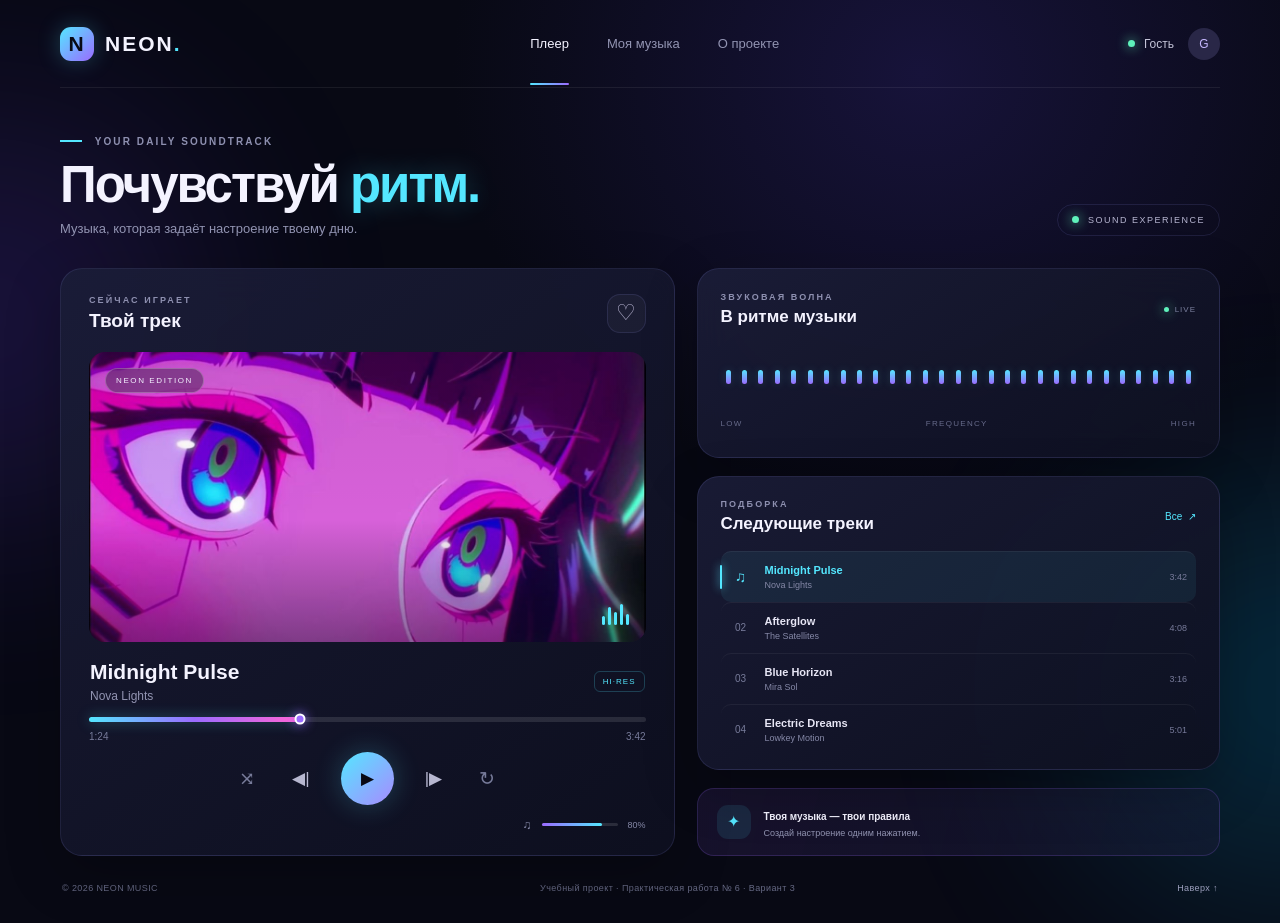
==== lab6/index.html @ d384efbb "update" ====
<!DOCTYPE html>
<html lang="ru">
<head>
  <meta charset="UTF-8">
  <meta name="viewport" content="width=device-width, initial-scale=1.0">
  <meta name="description" content="Музыкальный плеер — учебный проект по CSS3, вариант 3.">
  <title>NEON — музыкальный плеер</title>
  <link rel="stylesheet" href="css/style.css">
</head>
<body>
  <div class="ambient ambient--one" aria-hidden="true"></div>
  <div class="ambient ambient--two" aria-hidden="true"></div>

  <div class="app-shell">
    <header class="topbar">
      <a class="brand" href="#" aria-label="NEON — главная">
        <span class="brand__mark">N</span>
        <span>NEON<span class="brand__dot">.</span></span>
      </a>
      <nav class="main-nav" aria-label="Основная навигация">
        <a class="main-nav__link main-nav__link--active" href="#player">Плеер</a>
        <a class="main-nav__link" href="#tracks">Моя музыка</a>
        <a class="main-nav__link" href="#about">О проекте</a>
      </nav>
      <div class="profile">
        <span class="profile__status"></span>
        <span>Гость</span>
        <span class="profile__avatar">G</span>
      </div>
    </header>

    <main id="player">
      <section class="welcome">
        <div>
          <p class="eyebrow"><span class="eyebrow__line"></span> YOUR DAILY SOUNDTRACK</p>
          <h1>Почувствуй <span>ритм.</span></h1>
          <p class="welcome__text">Музыка, которая задаёт настроение твоему дню.</p>
        </div>
        <div class="live-pill"><span></span> SOUND EXPERIENCE</div>
      </section>

      <div class="content-grid">
        <section class="now-playing panel" aria-labelledby="now-title">
          <div class="section-heading">
            <div>
              <p class="eyebrow">СЕЙЧАС ИГРАЕТ</p>
              <h2 id="now-title">Твой трек</h2>
            </div>
            <button class="icon-button favorite" type="button" aria-label="Добавить в избранное" aria-pressed="false">♡</button>
          </div>

          <div class="cover-wrap">
            <img class="cover" src="images/album-cover.png" alt="Неоновая абстрактная обложка альбома с сияющей сферой">
            <span class="cover-tag">NEON EDITION</span>
            <span class="cover-equalizer" aria-label="Визуализация активности">
              <i></i><i></i><i></i><i></i><i></i>
            </span>
          </div>

          <div class="track-info">
            <div>
              <h3 id="track-name">Midnight Pulse</h3>
              <p id="artist-name">Nova Lights</p>
            </div>
            <span class="track-quality">HI·RES</span>
          </div>

          <div class="progress-area">
            <div class="progress" role="progressbar" aria-label="Прогресс композиции" aria-valuemin="0" aria-valuemax="100" aria-valuenow="38">
              <span class="progress__fill"></span>
              <span class="progress__knob"></span>
            </div>
            <div class="time-row"><span>1:24</span><span>3:42</span></div>
          </div>

          <div class="player-controls">
            <button class="control-button control-button--small" type="button" aria-label="Перемешать">⤨</button>
            <button class="control-button" type="button" aria-label="Предыдущий трек">◀|</button>
            <button class="play-button" type="button" aria-label="Воспроизвести">
              <span class="play-symbol">▶</span>
            </button>
            <button class="control-button" type="button" aria-label="Следующий трек">|▶</button>
            <button class="control-button control-button--small" type="button" aria-label="Повтор">↻</button>
          </div>
          <div class="volume-row">
            <span>♫</span>
            <div class="volume-track"><span></span></div>
            <span class="volume-value">80%</span>
          </div>
        </section>

        <aside class="side-column">
          <section class="visualizer panel">
            <div class="section-heading section-heading--compact">
              <div><p class="eyebrow">ЗВУКОВАЯ ВОЛНА</p><h2>В ритме музыки</h2></div>
              <span class="live-label"><span></span> LIVE</span>
            </div>
            <div class="visualizer-bars" aria-label="Декоративная анимация звуковой волны">
              <i></i><i></i><i></i><i></i><i></i><i></i><i></i><i></i><i></i><i></i><i></i><i></i><i></i><i></i><i></i><i></i><i></i><i></i><i></i><i></i><i></i><i></i><i></i><i></i><i></i><i></i><i></i><i></i><i></i>
            </div>
            <div class="visualizer-caption"><span>LOW</span><span>FREQUENCY</span><span>HIGH</span></div>
          </section>

          <section class="playlist panel" id="tracks">
            <div class="section-heading section-heading--compact">
              <div><p class="eyebrow">ПОДБОРКА</p><h2>Следующие треки</h2></div>
              <a class="text-link" href="#tracks">Все <span>↗</span></a>
            </div>
            <div class="track-list">
              <button class="track-item track-item--active" type="button">
                <span class="track-number track-number--playing">♫</span>
                <span class="track-item__text"><strong>Midnight Pulse</strong><small>Nova Lights</small></span>
                <span class="track-duration">3:42</span>
              </button>
              <button class="track-item" type="button">
                <span class="track-number">02</span>
                <span class="track-item__text"><strong>Afterglow</strong><small>The Satellites</small></span>
                <span class="track-duration">4:08</span>
              </button>
              <button class="track-item" type="button">
                <span class="track-number">03</span>
                <span class="track-item__text"><strong>Blue Horizon</strong><small>Mira Sol</small></span>
                <span class="track-duration">3:16</span>
              </button>
              <button class="track-item" type="button">
                <span class="track-number">04</span>
                <span class="track-item__text"><strong>Electric Dreams</strong><small>Lowkey Motion</small></span>
                <span class="track-duration">5:01</span>
              </button>
            </div>
          </section>

          <section class="tip-card" id="about">
            <span class="tip-card__icon">✦</span>
            <div><strong>Твоя музыка — твои правила</strong><p>Создай настроение одним нажатием.</p></div>
          </section>
        </aside>
      </div>
    </main>

    <footer class="footer">
      <span>© 2026 NEON MUSIC</span>
      <span>Учебный проект · Практическая работа № 6 · Вариант 3</span>
      <a href="#player">Наверх ↑</a>
    </footer>
  </div>
</body>
</html>
---- lab6/css/style.css ----
:root {
  --bg: #080914;
  --panel: rgba(20, 22, 43, .82);
  --panel-border: rgba(151, 156, 255, .13);
  --text: #f4f3ff;
  --muted: #9294b2;
  --purple: #9b6bff;
  --cyan: #54e7ff;
  --pink: #ff65d4;
  --radius: 22px;
  --ease: .25s ease;
}

*,
*::before,
*::after {
  box-sizing: border-box;
}

html {
  scroll-behavior: smooth;
}

body {
  margin: 0;
  min-height: 100vh;
  color: var(--text);
  background:
    radial-gradient(ellipse at 72% 8%, #17133a 0, transparent 36%),
    var(--bg);
  font-family: 'Segoe UI', Tahoma, Arial, sans-serif;
  overflow-x: hidden;
}

button,
a {
  font: inherit;
}

button {
  color: inherit;
  border: 0;
  background: transparent;
  cursor: pointer;
}

a {
  color: inherit;
  text-decoration: none;
}

img {
  display: block;
  max-width: 100%;
}

button:focus-visible,
a:focus-visible {
  outline: 2px solid var(--cyan);
  outline-offset: 4px;
}

/* фоновые пятна; fixed + blur — дорого, но их всего два */
.ambient {
  position: fixed;
  z-index: -1;
  width: 420px;
  height: 420px;
  border-radius: 50%;
  filter: blur(110px);
  opacity: .17;
  pointer-events: none;
}

.ambient--one {
  top: 12%;
  left: -220px;
  background: #7545ff;
}

.ambient--two {
  right: -220px;
  bottom: 0;
  background: #00c8ff;
}

.app-shell {
  width: min(1160px, calc(100% - 64px));
  margin: 0 auto;
}

/* --- header --- */

.topbar {
  height: 88px;
  display: flex;
  align-items: center;
  justify-content: space-between;
  border-bottom: 1px solid rgba(255, 255, 255, .07);
}

.brand {
  display: inline-flex;
  align-items: center;
  gap: 11px;
  font-size: 21px;
  font-weight: 700;
  letter-spacing: 2px;
}

.brand__mark {
  display: grid;
  place-items: center;
  width: 34px;
  height: 34px;
  border-radius: 11px;
  color: #080914;
  background: linear-gradient(135deg, var(--cyan), var(--purple));
  box-shadow: 0 0 22px rgba(84, 231, 255, .25);
}

.brand__dot {
  color: var(--cyan);
}

.main-nav {
  display: flex;
  align-items: center;
  gap: 38px;
}

.main-nav__link {
  color: var(--muted);
  font-size: 13px;
  transition: color var(--ease);
}

.main-nav__link:hover,
.main-nav__link--active {
  color: var(--text);
}

.main-nav__link--active {
  position: relative;
}

/* underline вынесен за пределы ссылки, чтобы не менять line-height */
.main-nav__link--active::after {
  content: "";
  position: absolute;
  height: 2px;
  left: 0;
  right: 0;
  bottom: -34px;
  background: linear-gradient(90deg, var(--cyan), var(--purple));
  border-radius: 4px;
}

.profile {
  display: flex;
  align-items: center;
  gap: 9px;
  color: #c4c4d8;
  font-size: 12px;
}

.profile__status,
.live-pill span,
.live-label span {
  width: 7px;
  height: 7px;
  border-radius: 50%;
  background: #5ff2bb;
  box-shadow: 0 0 12px #5ff2bb;
}

.profile__avatar {
  display: grid;
  place-items: center;
  width: 32px;
  height: 32px;
  margin-left: 5px;
  border-radius: 50%;
  background: #292747;
  color: #c7b8ff;
}

/* --- welcome --- */

.welcome {
  display: flex;
  justify-content: space-between;
  align-items: flex-end;
  padding: 48px 0 32px;
}

.eyebrow {
  margin: 0 0 11px;
  color: #8e90b0;
  font-size: 10px;
  font-weight: 700;
  letter-spacing: 2.1px;
  text-transform: uppercase;
}

.eyebrow__line {
  display: inline-block;
  width: 22px;
  height: 2px;
  margin: 0 8px 3px 0;
  background: var(--cyan);
}

h1,
h2,
h3,
p {
  margin-top: 0;
}

h1 {
  margin-bottom: 9px;
  font-size: clamp(34px, 5vw, 51px);
  font-weight: 600;
  letter-spacing: -2px;
  line-height: 1.05;
}

h1 span {
  color: var(--cyan);
  text-shadow: 0 0 28px rgba(84, 231, 255, .28);
}

.welcome__text {
  margin: 0;
  color: var(--muted);
  font-size: 13px;
}

.live-pill {
  display: flex;
  align-items: center;
  gap: 9px;
  padding: 10px 14px;
  border: 1px solid var(--panel-border);
  border-radius: 30px;
  color: #b7b6d1;
  font-size: 9px;
  letter-spacing: 1.5px;
  white-space: nowrap;
}

/* --- layout --- */

/* minmax(0, …) — иначе grid-child с длинным текстом рвёт сетку */
.content-grid {
  display: grid;
  grid-template-columns: minmax(0, 1.08fr) minmax(360px, .92fr);
  gap: 22px;
  align-items: stretch;
}

.panel {
  border: 1px solid var(--panel-border);
  border-radius: var(--radius);
  background: linear-gradient(145deg, rgba(27, 29, 56, .91), rgba(14, 16, 32, .92));
  box-shadow: 0 18px 55px rgba(0, 0, 0, .24);
  backdrop-filter: blur(18px);
  transition: transform var(--ease), box-shadow var(--ease);
}

.panel:hover {
  transform: translateY(-3px);
  box-shadow: 0 26px 60px rgba(0, 0, 0, .35);
}

/* --- now playing --- */

.now-playing {
  padding: 25px 28px 22px;
}

.section-heading {
  display: flex;
  justify-content: space-between;
  align-items: center;
  margin-bottom: 19px;
}

.section-heading h2 {
  margin: 0;
  font-size: 19px;
  font-weight: 600;
}

.section-heading .eyebrow {
  margin-bottom: 5px;
  font-size: 9px;
}

.icon-button {
  width: 39px;
  height: 39px;
  border: 1px solid var(--panel-border);
  border-radius: 13px;
  background: rgba(255, 255, 255, .035);
  color: #b8b4d2;
  font-size: 22px;
  cursor: pointer;
  transition: color var(--ease), background var(--ease), transform var(--ease);
}

.icon-button:hover,
.icon-button:focus-visible {
  color: var(--pink);
  background: rgba(255, 101, 212, .1);
  transform: scale(1.08);
  outline: none;
}

.icon-button[aria-pressed="true"] {
  color: var(--pink);
}

/* --- cover --- */

.cover-wrap {
  position: relative;
  overflow: hidden;
  height: 290px;
  border-radius: 16px;
  background: #11142c;
}

.cover {
  display: block;
  width: 100%;
  height: 100%;
  object-fit: cover;
  transition: transform .7s ease, filter .7s ease;
}

/* затемнение снизу, чтобы теги читались на любой обложке */
.cover-wrap::after {
  content: "";
  position: absolute;
  inset: 0;
  pointer-events: none;
  background: linear-gradient(0deg, rgba(7, 8, 20, .58), transparent 42%, rgba(10, 10, 30, .08));
  opacity: .72;
  transition: opacity .35s ease;
}

.cover-wrap:hover .cover {
  transform: scale(1.055);
  filter: saturate(1.18);
}

.cover-wrap:hover::after {
  opacity: .42;
}

.cover-tag {
  position: absolute;
  z-index: 1;
  top: 16px;
  left: 16px;
  padding: 7px 10px;
  border: 1px solid rgba(255, 255, 255, .24);
  border-radius: 20px;
  background: rgba(10, 10, 25, .35);
  font-size: 8px;
  letter-spacing: 1.6px;
  backdrop-filter: blur(8px);
}

.cover-equalizer {
  position: absolute;
  z-index: 1;
  right: 17px;
  bottom: 17px;
  display: flex;
  align-items: flex-end;
  gap: 3px;
  height: 22px;
}

.cover-equalizer i {
  width: 3px;
  border-radius: 3px;
  background: var(--cyan);
  animation: equalize .8s ease-in-out infinite alternate;
}

.cover-equalizer i:nth-child(1) { height: 9px; }
.cover-equalizer i:nth-child(2) { height: 18px; animation-delay: -.4s; }
.cover-equalizer i:nth-child(3) { height: 13px; animation-delay: -.2s; }
.cover-equalizer i:nth-child(4) { height: 21px; animation-delay: -.6s; }
.cover-equalizer i:nth-child(5) { height: 11px; animation-delay: -.3s; }

@keyframes equalize {
  from { transform: scaleY(.45); opacity: .55; }
  to   { transform: scaleY(1);   opacity: 1; }
}

/* --- track meta --- */

.track-info {
  display: flex;
  align-items: center;
  justify-content: space-between;
  padding: 18px 1px 14px;
}

.track-info h3 {
  margin: 0 0 5px;
  font-size: 21px;
  font-weight: 600;
}

.track-info p {
  margin: 0;
  color: var(--muted);
  font-size: 12px;
}

.track-quality {
  padding: 5px 8px;
  border: 1px solid rgba(84, 231, 255, .22);
  border-radius: 6px;
  color: var(--cyan);
  font-size: 8px;
  letter-spacing: 1px;
}

/* --- progress --- */

/* --progress управляет и fill, и позицией knob — один источник истины */
.progress {
  --progress: 38%;
  position: relative;
  height: 5px;
  border-radius: 9px;
  background: rgba(255, 255, 255, .11);
  cursor: pointer;
}

.progress__fill {
  display: block;
  width: var(--progress);
  height: 100%;
  border-radius: inherit;
  background: linear-gradient(90deg, var(--cyan), var(--purple), var(--pink));
  box-shadow: 0 0 13px rgba(84, 231, 255, .35);
  transition: width var(--ease);
}

.progress__knob {
  position: absolute;
  top: 50%;
  left: var(--progress);
  width: 11px;
  height: 11px;
  border: 2px solid white;
  border-radius: 50%;
  background: var(--purple);
  transform: translate(-50%, -50%);
  box-shadow: 0 0 12px var(--purple);
  transition: left var(--ease), transform var(--ease);
}

.progress:hover .progress__knob {
  transform: translate(-50%, -50%) scale(1.15);
}

.time-row {
  display: flex;
  justify-content: space-between;
  margin-top: 9px;
  color: #777b9a;
  font-size: 10px;
  font-variant-numeric: tabular-nums;
}

/* --- controls --- */

.player-controls {
  display: flex;
  justify-content: center;
  align-items: center;
  gap: 25px;
  padding: 10px 0 13px;
}

.control-button {
  border: 0;
  background: transparent;
  color: #b7b7d0;
  font-size: 17px;
  cursor: pointer;
  transition: color .2s ease, transform .2s ease;
}

.control-button:hover,
.control-button:focus-visible {
  color: var(--cyan);
  transform: scale(1.15);
  outline: none;
}

.control-button--small {
  color: #777b9a;
  font-size: 19px;
}

.play-button {
  display: grid;
  place-items: center;
  width: 53px;
  height: 53px;
  border: 0;
  border-radius: 50%;
  color: #080914;
  background: linear-gradient(135deg, var(--cyan), #a88aff);
  box-shadow: 0 0 28px rgba(84, 231, 255, .24);
  font-size: 17px;
  cursor: pointer;
  transition: transform var(--ease), box-shadow var(--ease);
}

.play-button:hover,
.play-button:focus-visible {
  transform: scale(1.09);
  box-shadow: 0 0 35px rgba(84, 231, 255, .42);
  outline: none;
}

.play-button[aria-pressed="true"] {
  background: linear-gradient(135deg, #ff80dc, #a88aff);
}

/* --- volume --- */

.volume-row {
  display: flex;
  align-items: center;
  justify-content: flex-end;
  gap: 10px;
  color: #8588a7;
  font-size: 12px;
}

.volume-track {
  width: 76px;
  height: 3px;
  border-radius: 4px;
  background: rgba(255, 255, 255, .12);
}

.volume-track span {
  display: block;
  width: 80%;
  height: 100%;
  border-radius: inherit;
  background: linear-gradient(90deg, var(--purple), var(--cyan));
}

.volume-value {
  font-size: 9px;
}

/* --- sidebar --- */

.side-column {
  display: flex;
  flex-direction: column;
  gap: 18px;
}

.visualizer {
  padding: 23px 23px 17px;
  min-height: 190px;
}

.section-heading--compact {
  margin-bottom: 17px;
}

.section-heading--compact h2 {
  font-size: 17px;
}

.live-label {
  display: flex;
  align-items: center;
  gap: 6px;
  color: #7d82a1;
  font-size: 8px;
  letter-spacing: 1px;
}

.live-label span {
  width: 5px;
  height: 5px;
}

.visualizer-bars {
  display: flex;
  align-items: center;
  justify-content: space-between;
  gap: 4px;
  height: 67px;
  padding: 0 5px;
}

/* animation-delay разнесён — иначе все полоски качаются синхронно */
.visualizer-bars i {
  display: block;
  width: 5px;
  height: 20%;
  border-radius: 8px;
  background: linear-gradient(0deg, var(--purple), var(--cyan));
  box-shadow: 0 0 10px rgba(84, 231, 255, .18);
  animation: wave 1s ease-in-out infinite alternate;
}

.visualizer-bars i:nth-child(5n+1) { animation-delay: -.2s; }
.visualizer-bars i:nth-child(3n)   { animation-delay: -.55s; }
.visualizer-bars i:nth-child(4n)   { animation-delay: -.75s; }

@keyframes wave {
  0%   { height: 15%; opacity: .55; }
  100% { height: 95%; opacity: 1; }
}

.visualizer-caption {
  display: flex;
  justify-content: space-between;
  margin-top: 8px;
  color: #676b8b;
  font-size: 8px;
  letter-spacing: 1.3px;
}

/* --- playlist --- */

.playlist {
  padding: 22px 23px 14px;
  flex: 1;
}

.text-link {
  color: var(--cyan);
  font-size: 10px;
}

.text-link span {
  padding-left: 3px;
}

.track-list {
  display: flex;
  flex-direction: column;
}

.track-item {
  position: relative;
  display: flex;
  align-items: center;
  gap: 13px;
  width: 100%;
  padding: 12px 9px;
  border: 0;
  border-top: 1px solid rgba(255, 255, 255, .055);
  border-radius: 10px;
  background: transparent;
  text-align: left;
  cursor: pointer;
  transition: background var(--ease), transform var(--ease);
}

.track-item:hover,
.track-item:focus-visible {
  background: rgba(255, 255, 255, .055);
  transform: translateX(4px);
  outline: none;
}

.track-item--active {
  background: rgba(84, 231, 255, .07);
}

/* полоса-индикатор слева; position relative у родителя */
.track-item--active::before {
  content: "";
  position: absolute;
  left: -1px;
  top: 13px;
  bottom: 13px;
  width: 2px;
  border-radius: 4px;
  background: var(--cyan);
  box-shadow: 0 0 9px var(--cyan);
}

.track-number {
  width: 22px;
  color: #777b9a;
  font-size: 10px;
  text-align: center;
}

.track-number--playing {
  color: var(--cyan);
  font-size: 15px;
}

.track-item__text {
  display: flex;
  flex: 1;
  flex-direction: column;
  gap: 4px;
  min-width: 0;
}

/* ellipsis для длинных названий; min-width: 0 у родителя обязателен */
.track-item__text strong {
  color: #e7e6f5;
  font-size: 11px;
  font-weight: 600;
  white-space: nowrap;
  overflow: hidden;
  text-overflow: ellipsis;
}

.track-item__text small {
  color: #8588a7;
  font-size: 9px;
}

.track-item--active .track-item__text strong {
  color: var(--cyan);
}

.track-duration {
  color: #777b9a;
  font-size: 9px;
  font-variant-numeric: tabular-nums;
}

/* --- tip --- */

.tip-card {
  display: flex;
  align-items: center;
  gap: 13px;
  padding: 16px 19px;
  border: 1px solid rgba(155, 107, 255, .2);
  border-radius: 17px;
  background: linear-gradient(105deg, rgba(91, 59, 154, .18), rgba(25, 28, 55, .5));
}

.tip-card__icon {
  display: grid;
  place-items: center;
  width: 34px;
  height: 34px;
  border-radius: 11px;
  color: var(--cyan);
  background: rgba(84, 231, 255, .1);
}

.tip-card strong {
  font-size: 10px;
}

.tip-card p {
  margin: 4px 0 0;
  color: var(--muted);
  font-size: 9px;
}

/* --- footer --- */

.footer {
  display: flex;
  justify-content: space-between;
  gap: 20px;
  padding: 27px 2px 30px;
  color: #666984;
  font-size: 9px;
  letter-spacing: .4px;
}

.footer a {
  color: #9c9fbd;
  transition: color .2s ease;
}

.footer a:hover {
  color: var(--cyan);
}

/* --- responsive --- */

/* 820: сайдбар становится 2×2 под плеером, tip-card на всю ширину */
@media (max-width: 820px) {
  .app-shell {
    width: min(620px, calc(100% - 36px));
  }

  .content-grid {
    grid-template-columns: 1fr;
  }

  .cover-wrap {
    height: clamp(230px, 55vw, 340px);
  }

  .side-column {
    display: grid;
    grid-template-columns: 1fr 1fr;
  }

  .visualizer,
  .playlist {
    min-width: 0;
  }

  .tip-card {
    grid-column: 1 / -1;
  }
}

/* 560: телефон; прячем profile и live-pill, сайдбар снова в колонку */
@media (max-width: 560px) {
  .app-shell {
    width: calc(100% - 28px);
  }

  .topbar {
    height: 70px;
  }

  .main-nav {
    gap: 14px;
  }

  .main-nav__link {
    font-size: 10px;
  }

  .main-nav__link--active::after {
    bottom: -27px;
  }

  .profile {
    display: none;
  }

  .welcome {
    padding: 36px 0 25px;
  }

  .live-pill {
    display: none;
  }

  .now-playing {
    padding: 19px 17px 17px;
  }

  .cover-wrap {
    height: 235px;
  }

  .side-column {
    display: flex;
  }

  .visualizer,
  .playlist {
    padding-left: 18px;
    padding-right: 18px;
  }

  .footer {
    flex-wrap: wrap;
    line-height: 1.6;
  }

  .footer span:nth-child(2) {
    order: 3;
    width: 100%;
  }
}

/* уважаем системную настройку «уменьшить движение» */
@media (prefers-reduced-motion: reduce) {
  *,
  *::before,
  *::after {
    scroll-behavior: auto !important;
    animation-duration: .01ms !important;
    animation-iteration-count: 1 !important;
    transition-duration: .01ms !important;
  }
}
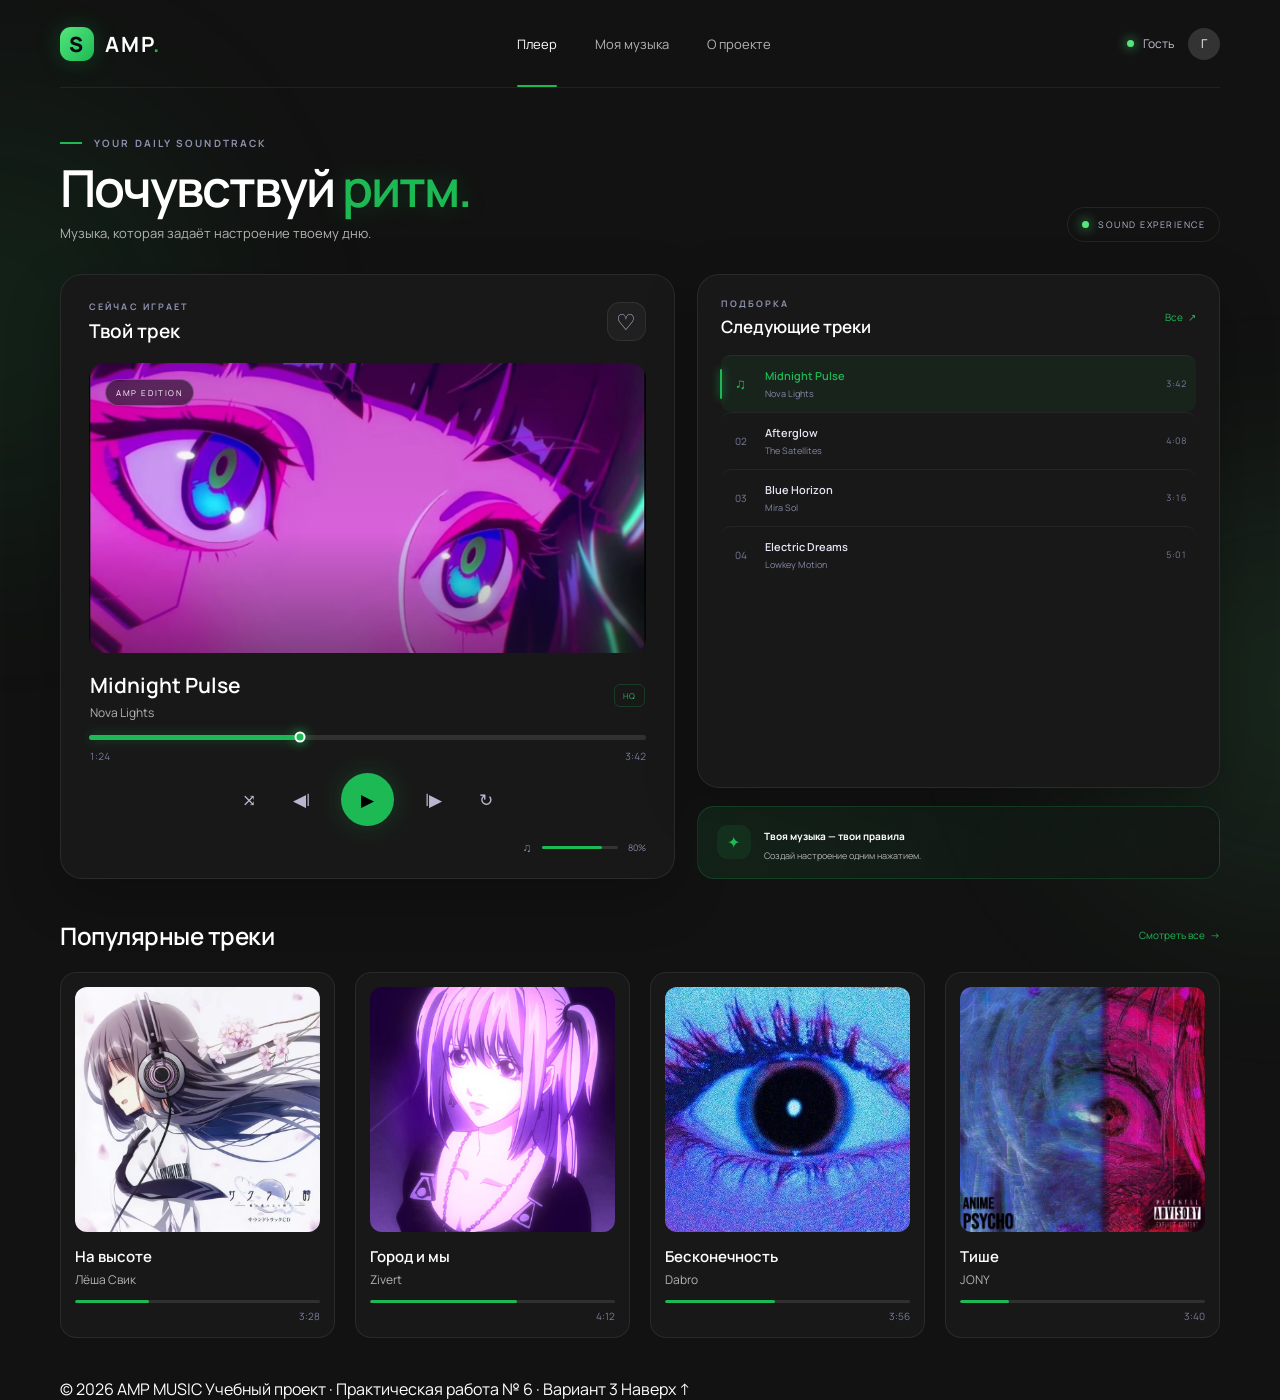
==== commit dc56fea9: "update" ====
--- a/lab6/index.html
+++ b/lab6/index.html
@@ -1,148 +1,210 @@
 <!DOCTYPE html>
 <html lang="ru">
 <head>
-  <meta charset="UTF-8">
-  <meta name="viewport" content="width=device-width, initial-scale=1.0">
-  <meta name="description" content="Музыкальный плеер — учебный проект по CSS3, вариант 3.">
-  <title>NEON — музыкальный плеер</title>
-  <link rel="stylesheet" href="css/style.css">
+	<meta charset="UTF-8">
+	<meta name="viewport" content="width=device-width, initial-scale=1.0">
+	<title>AMP — Музыкальный плеер</title>
+	<link rel="preconnect" href="https://fonts.googleapis.com">
+	<link rel="preconnect" href="https://fonts.gstatic.com" crossorigin>
+	<link href="https://fonts.googleapis.com/css2?family=Manrope:wght@400;500;600;700;800&display=swap" rel="stylesheet">
+	<link rel="stylesheet" href="css/style.css">
 </head>
 <body>
-  <div class="ambient ambient--one" aria-hidden="true"></div>
-  <div class="ambient ambient--two" aria-hidden="true"></div>
-
-  <div class="app-shell">
-    <header class="topbar">
-      <a class="brand" href="#" aria-label="NEON — главная">
-        <span class="brand__mark">N</span>
-        <span>NEON<span class="brand__dot">.</span></span>
-      </a>
-      <nav class="main-nav" aria-label="Основная навигация">
-        <a class="main-nav__link main-nav__link--active" href="#player">Плеер</a>
-        <a class="main-nav__link" href="#tracks">Моя музыка</a>
-        <a class="main-nav__link" href="#about">О проекте</a>
-      </nav>
-      <div class="profile">
-        <span class="profile__status"></span>
-        <span>Гость</span>
-        <span class="profile__avatar">G</span>
-      </div>
-    </header>
-
-    <main id="player">
-      <section class="welcome">
-        <div>
-          <p class="eyebrow"><span class="eyebrow__line"></span> YOUR DAILY SOUNDTRACK</p>
-          <h1>Почувствуй <span>ритм.</span></h1>
-          <p class="welcome__text">Музыка, которая задаёт настроение твоему дню.</p>
-        </div>
-        <div class="live-pill"><span></span> SOUND EXPERIENCE</div>
-      </section>
-
-      <div class="content-grid">
-        <section class="now-playing panel" aria-labelledby="now-title">
-          <div class="section-heading">
-            <div>
-              <p class="eyebrow">СЕЙЧАС ИГРАЕТ</p>
-              <h2 id="now-title">Твой трек</h2>
-            </div>
-            <button class="icon-button favorite" type="button" aria-label="Добавить в избранное" aria-pressed="false">♡</button>
-          </div>
-
-          <div class="cover-wrap">
-            <img class="cover" src="images/album-cover.png" alt="Неоновая абстрактная обложка альбома с сияющей сферой">
-            <span class="cover-tag">NEON EDITION</span>
-            <span class="cover-equalizer" aria-label="Визуализация активности">
-              <i></i><i></i><i></i><i></i><i></i>
-            </span>
-          </div>
-
-          <div class="track-info">
-            <div>
-              <h3 id="track-name">Midnight Pulse</h3>
-              <p id="artist-name">Nova Lights</p>
-            </div>
-            <span class="track-quality">HI·RES</span>
-          </div>
-
-          <div class="progress-area">
-            <div class="progress" role="progressbar" aria-label="Прогресс композиции" aria-valuemin="0" aria-valuemax="100" aria-valuenow="38">
-              <span class="progress__fill"></span>
-              <span class="progress__knob"></span>
-            </div>
-            <div class="time-row"><span>1:24</span><span>3:42</span></div>
-          </div>
-
-          <div class="player-controls">
-            <button class="control-button control-button--small" type="button" aria-label="Перемешать">⤨</button>
-            <button class="control-button" type="button" aria-label="Предыдущий трек">◀|</button>
-            <button class="play-button" type="button" aria-label="Воспроизвести">
-              <span class="play-symbol">▶</span>
-            </button>
-            <button class="control-button" type="button" aria-label="Следующий трек">|▶</button>
-            <button class="control-button control-button--small" type="button" aria-label="Повтор">↻</button>
-          </div>
-          <div class="volume-row">
-            <span>♫</span>
-            <div class="volume-track"><span></span></div>
-            <span class="volume-value">80%</span>
-          </div>
-        </section>
-
-        <aside class="side-column">
-          <section class="visualizer panel">
-            <div class="section-heading section-heading--compact">
-              <div><p class="eyebrow">ЗВУКОВАЯ ВОЛНА</p><h2>В ритме музыки</h2></div>
-              <span class="live-label"><span></span> LIVE</span>
-            </div>
-            <div class="visualizer-bars" aria-label="Декоративная анимация звуковой волны">
-              <i></i><i></i><i></i><i></i><i></i><i></i><i></i><i></i><i></i><i></i><i></i><i></i><i></i><i></i><i></i><i></i><i></i><i></i><i></i><i></i><i></i><i></i><i></i><i></i><i></i><i></i><i></i><i></i><i></i>
-            </div>
-            <div class="visualizer-caption"><span>LOW</span><span>FREQUENCY</span><span>HIGH</span></div>
-          </section>
-
-          <section class="playlist panel" id="tracks">
-            <div class="section-heading section-heading--compact">
-              <div><p class="eyebrow">ПОДБОРКА</p><h2>Следующие треки</h2></div>
-              <a class="text-link" href="#tracks">Все <span>↗</span></a>
-            </div>
-            <div class="track-list">
-              <button class="track-item track-item--active" type="button">
-                <span class="track-number track-number--playing">♫</span>
-                <span class="track-item__text"><strong>Midnight Pulse</strong><small>Nova Lights</small></span>
-                <span class="track-duration">3:42</span>
-              </button>
-              <button class="track-item" type="button">
-                <span class="track-number">02</span>
-                <span class="track-item__text"><strong>Afterglow</strong><small>The Satellites</small></span>
-                <span class="track-duration">4:08</span>
-              </button>
-              <button class="track-item" type="button">
-                <span class="track-number">03</span>
-                <span class="track-item__text"><strong>Blue Horizon</strong><small>Mira Sol</small></span>
-                <span class="track-duration">3:16</span>
-              </button>
-              <button class="track-item" type="button">
-                <span class="track-number">04</span>
-                <span class="track-item__text"><strong>Electric Dreams</strong><small>Lowkey Motion</small></span>
-                <span class="track-duration">5:01</span>
-              </button>
-            </div>
-          </section>
-
-          <section class="tip-card" id="about">
-            <span class="tip-card__icon">✦</span>
-            <div><strong>Твоя музыка — твои правила</strong><p>Создай настроение одним нажатием.</p></div>
-          </section>
-        </aside>
-      </div>
-    </main>
-
-    <footer class="footer">
-      <span>© 2026 NEON MUSIC</span>
-      <span>Учебный проект · Практическая работа № 6 · Вариант 3</span>
-      <a href="#player">Наверх ↑</a>
-    </footer>
-  </div>
+	<div class="ambient ambient--one"></div>
+	<div class="ambient ambient--two"></div>
+
+	<div class="app-shell">
+		<!-- ШАПКА -->
+		<header class="topbar">
+			<a class="brand" href="#">
+				<span class="brand__mark">S</span>
+				<span>AMP<span class="brand__dot">.</span></span>
+			</a>
+			<nav class="main-nav" aria-label="Основная навигация">
+				<a class="main-nav__link main-nav__link--active" href="#player">Плеер</a>
+				<a class="main-nav__link" href="#tracks">Моя музыка</a>
+				<a class="main-nav__link" href="#about">О проекте</a>
+			</nav>
+			<div class="profile">
+				<span class="profile__status"></span>
+				<span>Гость</span>
+				<span class="profile__avatar">Г</span>
+			</div>
+		</header>
+
+		<main id="player">
+			<!-- ЗАГОЛОВОК -->
+			<section class="welcome">
+				<div>
+					<p class="eyebrow"><span class="eyebrow__line"></span> YOUR DAILY SOUNDTRACK</p>
+					<h1>Почувствуй <span>ритм.</span></h1>
+					<p class="welcome__text">Музыка, которая задаёт настроение твоему дню.</p>
+				</div>
+				<div class="live-pill"><span></span> SOUND EXPERIENCE</div>
+			</section>
+
+			<!-- ВЕРХНЯЯ ЧАСТЬ: ПЛЕЕР И ПЛЕЙЛИСТ -->
+			<div class="content-grid">
+				<section class="now-playing panel" aria-labelledby="now-title">
+					<div class="section-heading">
+						<div>
+							<p class="eyebrow">СЕЙЧАС ИГРАЕТ</p>
+							<h2 id="now-title">Твой трек</h2>
+						</div>
+						<button class="icon-button favorite" type="button" aria-label="В избранное" aria-pressed="false">♡</button>
+					</div>
+
+					<div class="cover-wrap">
+						<img class="cover" src="images/album-cover.png" alt="Обложка альбома">
+						<span class="cover-tag">AMP EDITION</span>
+					</div>
+
+					<div class="track-info">
+						<div>
+							<h3 id="track-name">Midnight Pulse</h3>
+							<p id="artist-name">Nova Lights</p>
+						</div>
+						<span class="track-quality">HQ</span>
+					</div>
+
+					<div class="progress-area">
+						<div class="progress" role="progressbar" aria-valuemin="0" aria-valuemax="100" aria-valuenow="38">
+							<span class="progress__fill"></span>
+							<span class="progress__knob"></span>
+						</div>
+						<div class="time-row"><span>1:24</span><span>3:42</span></div>
+					</div>
+
+					<div class="player-controls">
+						<button class="control-button control-button--small" type="button" aria-label="Перемешать">⤨</button>
+						<button class="control-button" type="button" aria-label="Предыдущий">◀|</button>
+						<button class="play-button" type="button" aria-label="Воспроизвести">
+							<span class="play-symbol">▶</span>
+						</button>
+						<button class="control-button" type="button" aria-label="Следующий">|▶</button>
+						<button class="control-button control-button--small" type="button" aria-label="Повтор">↻</button>
+					</div>
+					<div class="volume-row">
+						<span>♫</span>
+						<div class="volume-track"><span></span></div>
+						<span class="volume-value">80%</span>
+					</div>
+				</section>
+
+				<!-- БОКОВАЯ ПАНЕЛЬ С ТРЕКАМИ -->
+				<aside class="side-column">
+					<section class="playlist panel" id="tracks">
+						<div class="section-heading section-heading--compact">
+							<div><p class="eyebrow">ПОДБОРКА</p><h2>Следующие треки</h2></div>
+							<a class="text-link" href="#tracks">Все <span>↗</span></a>
+						</div>
+						<div class="track-list">
+							<button class="track-item track-item--active" type="button">
+								<span class="track-number track-number--playing">♫</span>
+								<span class="track-item__text"><strong>Midnight Pulse</strong><small>Nova Lights</small></span>
+								<span class="track-duration">3:42</span>
+							</button>
+							<button class="track-item" type="button">
+								<span class="track-number">02</span>
+								<span class="track-item__text"><strong>Afterglow</strong><small>The Satellites</small></span>
+								<span class="track-duration">4:08</span>
+							</button>
+							<button class="track-item" type="button">
+								<span class="track-number">03</span>
+								<span class="track-item__text"><strong>Blue Horizon</strong><small>Mira Sol</small></span>
+								<span class="track-duration">3:16</span>
+							</button>
+							<button class="track-item" type="button">
+								<span class="track-number">04</span>
+								<span class="track-item__text"><strong>Electric Dreams</strong><small>Lowkey Motion</small></span>
+								<span class="track-duration">5:01</span>
+							</button>
+						</div>
+					</section>
+
+					<section class="tip-card" id="about">
+						<span class="tip-card__icon">✦</span>
+						<div><strong>Твоя музыка — твои правила</strong><p>Создай настроение одним нажатием.</p></div>
+					</section>
+				</aside>
+			</div>
+
+			<!-- БЛОК: ПОПУЛЯРНЫЕ ТРЕКИ -->
+			<section class="popular-section">
+				<div class="section-heading">
+					<h2>Популярные треки</h2>
+					<a href="#" class="text-link">Смотреть все <span>→</span></a>
+				</div>
+				
+				<div class="popular-grid">
+					<article class="popular-card">
+						<div class="popular-cover">
+							<img src="images/1_trend.jpg" alt="На высоте">
+							<button class="play-overlay" aria-label="Играть">▶</button>
+						</div>
+						<div class="popular-info">
+							<h3>На высоте</h3>
+							<p>Лёша Свик</p>
+							<div class="card-progress">
+								<div class="card-progress-fill" style="width: 30%"></div>
+							</div>
+							<span class="card-time">3:28</span>
+						</div>
+					</article>
+
+					<article class="popular-card">
+						<div class="popular-cover">
+							<img src="images/2_trend.jpg" alt="Город и мы">
+							<button class="play-overlay" aria-label="Играть">▶</button>
+						</div>
+						<div class="popular-info">
+							<h3>Город и мы</h3>
+							<p>Zivert</p>
+							<div class="card-progress">
+								<div class="card-progress-fill" style="width: 60%"></div>
+							</div>
+							<span class="card-time">4:12</span>
+						</div>
+					</article>
+
+					<article class="popular-card">
+						<div class="popular-cover">
+							<img src="images/3_trend.jpg" alt="Бесконечность">
+							<button class="play-overlay" aria-label="Играть">▶</button>
+						</div>
+						<div class="popular-info">
+							<h3>Бесконечность</h3>
+							<p>Dabro</p>
+							<div class="card-progress">
+								<div class="card-progress-fill" style="width: 45%"></div>
+							</div>
+							<span class="card-time">3:56</span>
+						</div>
+					</article>
+
+					<article class="popular-card">
+						<div class="popular-cover">
+							<img src="images/4_trend.jpg" alt="Тише">
+							<button class="play-overlay" aria-label="Играть">▶</button>
+						</div>
+						<div class="popular-info">
+							<h3>Тише</h3>
+							<p>JONY</p>
+							<div class="card-progress">
+								<div class="card-progress-fill" style="width: 20%"></div>
+							</div>
+							<span class="card-time">3:40</span>
+						</div>
+					</article>
+				</div>
+			</section>
+		</main>
+
+		<footer class="footer">
+			<span>© 2026 AMP MUSIC</span>
+			<span>Учебный проект · Практическая работа № 6 · Вариант 3</span>
+			<a href="#player">Наверх ↑</a>
+		</footer>
+	</div>
 </body>
 </html>
--- a/lab6/css/style.css
+++ b/lab6/css/style.css
@@ -1,908 +1,803 @@
+@import url('https://fonts.googleapis.com/css2?family=Manrope:wght@400;500;600;700;800&display=swap');
+
 :root {
-  --bg: #080914;
-  --panel: rgba(20, 22, 43, .82);
-  --panel-border: rgba(151, 156, 255, .13);
-  --text: #f4f3ff;
-  --muted: #9294b2;
-  --purple: #9b6bff;
-  --cyan: #54e7ff;
-  --pink: #ff65d4;
-  --radius: 22px;
-  --ease: .25s ease;
-}
-
-*,
-*::before,
-*::after {
-  box-sizing: border-box;
+	--bg: #121212;
+	--panel: #181818;
+	--panel-border: rgba(255, 255, 255, 0.08);
+	--text: #ffffff;
+	--muted: #b3b3b3;
+	--green: #1db954;
+	--green-hover: #1ed760;
+	--green-light: #54e77c;
+	--radius: 22px;
+	--ease: .25s ease;
+}
+
+*, *::before, *::after {
+	box-sizing: border-box;
 }
 
 html {
-  scroll-behavior: smooth;
+	scroll-behavior: smooth;
 }
 
 body {
-  margin: 0;
-  min-height: 100vh;
-  color: var(--text);
-  background:
-    radial-gradient(ellipse at 72% 8%, #17133a 0, transparent 36%),
-    var(--bg);
-  font-family: 'Segoe UI', Tahoma, Arial, sans-serif;
-  overflow-x: hidden;
-}
-
-button,
+	margin: 0;
+	min-height: 100vh;
+	color: var(--text);
+	background: var(--bg);
+	font-family: 'Manrope', 'Segoe UI', Tahoma, Arial, sans-serif;
+	overflow-x: hidden;
+}
+
+button, a {
+	font: inherit;
+}
+
+button {
+	color: inherit;
+	border: 0;
+	background: transparent;
+	cursor: pointer;
+}
+
 a {
-  font: inherit;
-}
-
-button {
-  color: inherit;
-  border: 0;
-  background: transparent;
-  cursor: pointer;
-}
-
-a {
-  color: inherit;
-  text-decoration: none;
+	color: inherit;
+	text-decoration: none;
 }
 
 img {
-  display: block;
-  max-width: 100%;
-}
-
-button:focus-visible,
-a:focus-visible {
-  outline: 2px solid var(--cyan);
-  outline-offset: 4px;
-}
-
-/* фоновые пятна; fixed + blur — дорого, но их всего два */
+	display: block;
+	max-width: 100%;
+}
+
+button:focus-visible, a:focus-visible {
+	outline: 2px solid var(--green);
+	outline-offset: 4px;
+}
+
 .ambient {
-  position: fixed;
-  z-index: -1;
-  width: 420px;
-  height: 420px;
-  border-radius: 50%;
-  filter: blur(110px);
-  opacity: .17;
-  pointer-events: none;
+	position: fixed;
+	z-index: -1;
+	width: 420px;
+	height: 420px;
+	border-radius: 50%;
+	filter: blur(110px);
+	opacity: .1;
+	pointer-events: none;
 }
 
 .ambient--one {
-  top: 12%;
-  left: -220px;
-  background: #7545ff;
+	top: 12%;
+	left: -220px;
+	background: var(--green);
 }
 
 .ambient--two {
-  right: -220px;
-  bottom: 0;
-  background: #00c8ff;
+	right: -220px;
+	bottom: 0;
+	background: var(--green-light);
 }
 
 .app-shell {
-  width: min(1160px, calc(100% - 64px));
-  margin: 0 auto;
-}
-
-/* --- header --- */
+	width: min(1160px, calc(100% - 64px));
+	margin: 0 auto;
+}
 
 .topbar {
-  height: 88px;
-  display: flex;
-  align-items: center;
-  justify-content: space-between;
-  border-bottom: 1px solid rgba(255, 255, 255, .07);
+	height: 88px;
+	display: flex;
+	align-items: center;
+	justify-content: space-between;
+	border-bottom: 1px solid rgba(255, 255, 255, .07);
 }
 
 .brand {
-  display: inline-flex;
-  align-items: center;
-  gap: 11px;
-  font-size: 21px;
-  font-weight: 700;
-  letter-spacing: 2px;
+	display: inline-flex;
+	align-items: center;
+	gap: 11px;
+	font-size: 21px;
+	font-weight: 700;
+	letter-spacing: 2px;
 }
 
 .brand__mark {
-  display: grid;
-  place-items: center;
-  width: 34px;
-  height: 34px;
-  border-radius: 11px;
-  color: #080914;
-  background: linear-gradient(135deg, var(--cyan), var(--purple));
-  box-shadow: 0 0 22px rgba(84, 231, 255, .25);
+	display: grid;
+	place-items: center;
+	width: 34px;
+	height: 34px;
+	border-radius: 11px;
+	color: #080914;
+	background: linear-gradient(135deg, var(--green-light), var(--green));
+	box-shadow: 0 0 22px rgba(29, 185, 84, .25);
+	font-weight: 900;
 }
 
 .brand__dot {
-  color: var(--cyan);
+	color: var(--green);
 }
 
 .main-nav {
-  display: flex;
-  align-items: center;
-  gap: 38px;
+	display: flex;
+	align-items: center;
+	gap: 38px;
 }
 
 .main-nav__link {
-  color: var(--muted);
-  font-size: 13px;
-  transition: color var(--ease);
-}
-
-.main-nav__link:hover,
+	color: var(--muted);
+	font-size: 13px;
+	transition: color var(--ease);
+}
+
+.main-nav__link:hover, .main-nav__link--active {
+	color: var(--text);
+}
+
 .main-nav__link--active {
-  color: var(--text);
-}
-
-.main-nav__link--active {
-  position: relative;
-}
-
-/* underline вынесен за пределы ссылки, чтобы не менять line-height */
+	position: relative;
+}
+
 .main-nav__link--active::after {
-  content: "";
-  position: absolute;
-  height: 2px;
-  left: 0;
-  right: 0;
-  bottom: -34px;
-  background: linear-gradient(90deg, var(--cyan), var(--purple));
-  border-radius: 4px;
+	content: "";
+	position: absolute;
+	height: 2px;
+	left: 0;
+	right: 0;
+	bottom: -34px;
+	background: var(--green);
+	border-radius: 4px;
 }
 
 .profile {
-  display: flex;
-  align-items: center;
-  gap: 9px;
-  color: #c4c4d8;
-  font-size: 12px;
-}
-
-.profile__status,
-.live-pill span,
-.live-label span {
-  width: 7px;
-  height: 7px;
-  border-radius: 50%;
-  background: #5ff2bb;
-  box-shadow: 0 0 12px #5ff2bb;
+	display: flex;
+	align-items: center;
+	gap: 9px;
+	color: #c4c4d8;
+	font-size: 12px;
+}
+
+.profile__status, .live-pill span {
+	width: 7px;
+	height: 7px;
+	border-radius: 50%;
+	background: var(--green-light);
+	box-shadow: 0 0 12px var(--green-light);
 }
 
 .profile__avatar {
-  display: grid;
-  place-items: center;
-  width: 32px;
-  height: 32px;
-  margin-left: 5px;
-  border-radius: 50%;
-  background: #292747;
-  color: #c7b8ff;
-}
-
-/* --- welcome --- */
+	display: grid;
+	place-items: center;
+	width: 32px;
+	height: 32px;
+	margin-left: 5px;
+	border-radius: 50%;
+	background: #333;
+	color: var(--text);
+}
 
 .welcome {
-  display: flex;
-  justify-content: space-between;
-  align-items: flex-end;
-  padding: 48px 0 32px;
+	display: flex;
+	justify-content: space-between;
+	align-items: flex-end;
+	padding: 48px 0 32px;
 }
 
 .eyebrow {
-  margin: 0 0 11px;
-  color: #8e90b0;
-  font-size: 10px;
-  font-weight: 700;
-  letter-spacing: 2.1px;
-  text-transform: uppercase;
+	margin: 0 0 11px;
+	color: #8e90b0;
+	font-size: 10px;
+	font-weight: 700;
+	letter-spacing: 2.1px;
+	text-transform: uppercase;
 }
 
 .eyebrow__line {
-  display: inline-block;
-  width: 22px;
-  height: 2px;
-  margin: 0 8px 3px 0;
-  background: var(--cyan);
-}
-
-h1,
-h2,
-h3,
-p {
-  margin-top: 0;
+	display: inline-block;
+	width: 22px;
+	height: 2px;
+	margin: 0 8px 3px 0;
+	background: var(--green);
+}
+
+h1, h2, h3, p {
+	margin-top: 0;
 }
 
 h1 {
-  margin-bottom: 9px;
-  font-size: clamp(34px, 5vw, 51px);
-  font-weight: 600;
-  letter-spacing: -2px;
-  line-height: 1.05;
+	margin-bottom: 9px;
+	font-size: clamp(34px, 5vw, 51px);
+	font-weight: 600;
+	letter-spacing: -2px;
+	line-height: 1.05;
 }
 
 h1 span {
-  color: var(--cyan);
-  text-shadow: 0 0 28px rgba(84, 231, 255, .28);
+	color: var(--green);
+	text-shadow: 0 0 28px rgba(29, 185, 84, .28);
 }
 
 .welcome__text {
-  margin: 0;
-  color: var(--muted);
-  font-size: 13px;
+	margin: 0;
+	color: var(--muted);
+	font-size: 13px;
 }
 
 .live-pill {
-  display: flex;
-  align-items: center;
-  gap: 9px;
-  padding: 10px 14px;
-  border: 1px solid var(--panel-border);
-  border-radius: 30px;
-  color: #b7b6d1;
-  font-size: 9px;
-  letter-spacing: 1.5px;
-  white-space: nowrap;
-}
-
-/* --- layout --- */
-
-/* minmax(0, …) — иначе grid-child с длинным текстом рвёт сетку */
+	display: flex;
+	align-items: center;
+	gap: 9px;
+	padding: 10px 14px;
+	border: 1px solid var(--panel-border);
+	border-radius: 30px;
+	color: #b7b6d1;
+	font-size: 9px;
+	letter-spacing: 1.5px;
+	white-space: nowrap;
+}
+
 .content-grid {
-  display: grid;
-  grid-template-columns: minmax(0, 1.08fr) minmax(360px, .92fr);
-  gap: 22px;
-  align-items: stretch;
+	display: grid;
+	grid-template-columns: minmax(0, 1.08fr) minmax(360px, .92fr);
+	gap: 22px;
+	align-items: stretch;
+	margin-bottom: 40px;
 }
 
 .panel {
-  border: 1px solid var(--panel-border);
-  border-radius: var(--radius);
-  background: linear-gradient(145deg, rgba(27, 29, 56, .91), rgba(14, 16, 32, .92));
-  box-shadow: 0 18px 55px rgba(0, 0, 0, .24);
-  backdrop-filter: blur(18px);
-  transition: transform var(--ease), box-shadow var(--ease);
+	border: 1px solid var(--panel-border);
+	border-radius: var(--radius);
+	background: var(--panel);
+	box-shadow: 0 18px 55px rgba(0, 0, 0, .24);
+	transition: transform var(--ease), box-shadow var(--ease);
 }
 
 .panel:hover {
-  transform: translateY(-3px);
-  box-shadow: 0 26px 60px rgba(0, 0, 0, .35);
-}
-
-/* --- now playing --- */
+	transform: translateY(-3px);
+	box-shadow: 0 26px 60px rgba(0, 0, 0, .35);
+}
 
 .now-playing {
-  padding: 25px 28px 22px;
+	padding: 25px 28px 22px;
 }
 
 .section-heading {
-  display: flex;
-  justify-content: space-between;
-  align-items: center;
-  margin-bottom: 19px;
+	display: flex;
+	justify-content: space-between;
+	align-items: center;
+	margin-bottom: 19px;
 }
 
 .section-heading h2 {
-  margin: 0;
-  font-size: 19px;
-  font-weight: 600;
+	margin: 0;
+	font-size: 19px;
+	font-weight: 600;
 }
 
 .section-heading .eyebrow {
-  margin-bottom: 5px;
-  font-size: 9px;
+	margin-bottom: 5px;
+	font-size: 9px;
 }
 
 .icon-button {
-  width: 39px;
-  height: 39px;
-  border: 1px solid var(--panel-border);
-  border-radius: 13px;
-  background: rgba(255, 255, 255, .035);
-  color: #b8b4d2;
-  font-size: 22px;
-  cursor: pointer;
-  transition: color var(--ease), background var(--ease), transform var(--ease);
-}
-
-.icon-button:hover,
-.icon-button:focus-visible {
-  color: var(--pink);
-  background: rgba(255, 101, 212, .1);
-  transform: scale(1.08);
-  outline: none;
-}
-
-.icon-button[aria-pressed="true"] {
-  color: var(--pink);
-}
-
-/* --- cover --- */
+	width: 39px;
+	height: 39px;
+	border: 1px solid var(--panel-border);
+	border-radius: 13px;
+	background: rgba(255, 255, 255, .035);
+	color: #b8b4d2;
+	font-size: 22px;
+	cursor: pointer;
+	transition: color var(--ease), background var(--ease), transform var(--ease);
+}
+
+.icon-button:hover, .icon-button:focus-visible {
+	color: var(--green);
+	background: rgba(29, 185, 84, .1);
+	transform: scale(1.08);
+	outline: none;
+}
 
 .cover-wrap {
-  position: relative;
-  overflow: hidden;
-  height: 290px;
-  border-radius: 16px;
-  background: #11142c;
+	position: relative;
+	overflow: hidden;
+	height: 290px;
+	border-radius: 16px;
+	background: #11142c;
 }
 
 .cover {
-  display: block;
-  width: 100%;
-  height: 100%;
-  object-fit: cover;
-  transition: transform .7s ease, filter .7s ease;
-}
-
-/* затемнение снизу, чтобы теги читались на любой обложке */
+	display: block;
+	width: 100%;
+	height: 100%;
+	object-fit: cover;
+	transition: transform .7s ease, filter .7s ease;
+}
+
 .cover-wrap::after {
-  content: "";
-  position: absolute;
-  inset: 0;
-  pointer-events: none;
-  background: linear-gradient(0deg, rgba(7, 8, 20, .58), transparent 42%, rgba(10, 10, 30, .08));
-  opacity: .72;
-  transition: opacity .35s ease;
+	content: "";
+	position: absolute;
+	inset: 0;
+	pointer-events: none;
+	background: linear-gradient(0deg, rgba(18, 18, 18, .58), transparent 42%, rgba(18, 18, 18, .08));
+	opacity: .72;
+	transition: opacity .35s ease;
 }
 
 .cover-wrap:hover .cover {
-  transform: scale(1.055);
-  filter: saturate(1.18);
+	transform: scale(1.055);
+	filter: saturate(1.18);
 }
 
 .cover-wrap:hover::after {
-  opacity: .42;
+	opacity: .42;
 }
 
 .cover-tag {
-  position: absolute;
-  z-index: 1;
-  top: 16px;
-  left: 16px;
-  padding: 7px 10px;
-  border: 1px solid rgba(255, 255, 255, .24);
-  border-radius: 20px;
-  background: rgba(10, 10, 25, .35);
-  font-size: 8px;
-  letter-spacing: 1.6px;
-  backdrop-filter: blur(8px);
-}
-
-.cover-equalizer {
-  position: absolute;
-  z-index: 1;
-  right: 17px;
-  bottom: 17px;
-  display: flex;
-  align-items: flex-end;
-  gap: 3px;
-  height: 22px;
-}
-
-.cover-equalizer i {
-  width: 3px;
-  border-radius: 3px;
-  background: var(--cyan);
-  animation: equalize .8s ease-in-out infinite alternate;
-}
-
-.cover-equalizer i:nth-child(1) { height: 9px; }
-.cover-equalizer i:nth-child(2) { height: 18px; animation-delay: -.4s; }
-.cover-equalizer i:nth-child(3) { height: 13px; animation-delay: -.2s; }
-.cover-equalizer i:nth-child(4) { height: 21px; animation-delay: -.6s; }
-.cover-equalizer i:nth-child(5) { height: 11px; animation-delay: -.3s; }
-
-@keyframes equalize {
-  from { transform: scaleY(.45); opacity: .55; }
-  to   { transform: scaleY(1);   opacity: 1; }
-}
-
-/* --- track meta --- */
+	position: absolute;
+	z-index: 1;
+	top: 16px;
+	left: 16px;
+	padding: 7px 10px;
+	border: 1px solid rgba(255, 255, 255, .24);
+	border-radius: 20px;
+	background: rgba(0, 0, 0, .55);
+	font-size: 8px;
+	letter-spacing: 1.6px;
+	backdrop-filter: blur(8px);
+}
 
 .track-info {
-  display: flex;
-  align-items: center;
-  justify-content: space-between;
-  padding: 18px 1px 14px;
+	display: flex;
+	align-items: center;
+	justify-content: space-between;
+	padding: 18px 1px 14px;
 }
 
 .track-info h3 {
-  margin: 0 0 5px;
-  font-size: 21px;
-  font-weight: 600;
+	margin: 0 0 5px;
+	font-size: 21px;
+	font-weight: 600;
 }
 
 .track-info p {
-  margin: 0;
-  color: var(--muted);
-  font-size: 12px;
+	margin: 0;
+	color: var(--muted);
+	font-size: 12px;
 }
 
 .track-quality {
-  padding: 5px 8px;
-  border: 1px solid rgba(84, 231, 255, .22);
-  border-radius: 6px;
-  color: var(--cyan);
-  font-size: 8px;
-  letter-spacing: 1px;
-}
-
-/* --- progress --- */
-
-/* --progress управляет и fill, и позицией knob — один источник истины */
+	padding: 5px 8px;
+	border: 1px solid rgba(29, 185, 84, .22);
+	border-radius: 6px;
+	color: var(--green);
+	font-size: 8px;
+	letter-spacing: 1px;
+}
+
 .progress {
-  --progress: 38%;
-  position: relative;
-  height: 5px;
-  border-radius: 9px;
-  background: rgba(255, 255, 255, .11);
-  cursor: pointer;
+	--progress: 38%;
+	position: relative;
+	height: 5px;
+	border-radius: 9px;
+	background: rgba(255, 255, 255, .11);
+	cursor: pointer;
 }
 
 .progress__fill {
-  display: block;
-  width: var(--progress);
-  height: 100%;
-  border-radius: inherit;
-  background: linear-gradient(90deg, var(--cyan), var(--purple), var(--pink));
-  box-shadow: 0 0 13px rgba(84, 231, 255, .35);
-  transition: width var(--ease);
+	display: block;
+	width: var(--progress);
+	height: 100%;
+	border-radius: inherit;
+	background: var(--green);
+	box-shadow: 0 0 13px rgba(29, 185, 84, .35);
+	transition: width var(--ease);
 }
 
 .progress__knob {
-  position: absolute;
-  top: 50%;
-  left: var(--progress);
-  width: 11px;
-  height: 11px;
-  border: 2px solid white;
-  border-radius: 50%;
-  background: var(--purple);
-  transform: translate(-50%, -50%);
-  box-shadow: 0 0 12px var(--purple);
-  transition: left var(--ease), transform var(--ease);
+	position: absolute;
+	top: 50%;
+	left: var(--progress);
+	width: 11px;
+	height: 11px;
+	border: 2px solid white;
+	border-radius: 50%;
+	background: var(--green);
+	transform: translate(-50%, -50%);
+	box-shadow: 0 0 12px var(--green);
+	transition: left var(--ease), transform var(--ease);
 }
 
 .progress:hover .progress__knob {
-  transform: translate(-50%, -50%) scale(1.15);
+	transform: translate(-50%, -50%) scale(1.15);
 }
 
 .time-row {
-  display: flex;
-  justify-content: space-between;
-  margin-top: 9px;
-  color: #777b9a;
-  font-size: 10px;
-  font-variant-numeric: tabular-nums;
-}
-
-/* --- controls --- */
+	display: flex;
+	justify-content: space-between;
+	margin-top: 9px;
+	color: #777b9a;
+	font-size: 10px;
+	font-variant-numeric: tabular-nums;
+}
 
 .player-controls {
-  display: flex;
-  justify-content: center;
-  align-items: center;
-  gap: 25px;
-  padding: 10px 0 13px;
+	display: flex;
+	justify-content: center;
+	align-items: center;
+	gap: 25px;
+	padding: 10px 0 13px;
 }
 
 .control-button {
-  border: 0;
-  background: transparent;
-  color: #b7b7d0;
-  font-size: 17px;
-  cursor: pointer;
-  transition: color .2s ease, transform .2s ease;
-}
-
-.control-button:hover,
-.control-button:focus-visible {
-  color: var(--cyan);
-  transform: scale(1.15);
-  outline: none;
-}
-
-.control-button--small {
-  color: #777b9a;
-  font-size: 19px;
+	border: 0;
+	background: transparent;
+	color: #b7b7d0;
+	font-size: 17px;
+	cursor: pointer;
+	transition: color .2s ease, transform .2s ease;
+}
+
+.control-button:hover, .control-button:focus-visible {
+	color: var(--green);
+	transform: scale(1.15);
+	outline: none;
 }
 
 .play-button {
-  display: grid;
-  place-items: center;
-  width: 53px;
-  height: 53px;
-  border: 0;
-  border-radius: 50%;
-  color: #080914;
-  background: linear-gradient(135deg, var(--cyan), #a88aff);
-  box-shadow: 0 0 28px rgba(84, 231, 255, .24);
-  font-size: 17px;
-  cursor: pointer;
-  transition: transform var(--ease), box-shadow var(--ease);
-}
-
-.play-button:hover,
-.play-button:focus-visible {
-  transform: scale(1.09);
-  box-shadow: 0 0 35px rgba(84, 231, 255, .42);
-  outline: none;
-}
-
-.play-button[aria-pressed="true"] {
-  background: linear-gradient(135deg, #ff80dc, #a88aff);
-}
-
-/* --- volume --- */
+	display: grid;
+	place-items: center;
+	width: 53px;
+	height: 53px;
+	border: 0;
+	border-radius: 50%;
+	color: #000;
+	background: var(--green);
+	box-shadow: 0 0 28px rgba(29, 185, 84, .24);
+	font-size: 17px;
+	cursor: pointer;
+	transition: transform var(--ease), box-shadow var(--ease);
+}
+
+.play-button:hover, .play-button:focus-visible {
+	transform: scale(1.09);
+	box-shadow: 0 0 35px rgba(29, 185, 84, .42);
+	outline: none;
+}
 
 .volume-row {
-  display: flex;
-  align-items: center;
-  justify-content: flex-end;
-  gap: 10px;
-  color: #8588a7;
-  font-size: 12px;
+	display: flex;
+	align-items: center;
+	justify-content: flex-end;
+	gap: 10px;
+	color: #8588a7;
+	font-size: 12px;
 }
 
 .volume-track {
-  width: 76px;
-  height: 3px;
-  border-radius: 4px;
-  background: rgba(255, 255, 255, .12);
+	width: 76px;
+	height: 3px;
+	border-radius: 4px;
+	background: rgba(255, 255, 255, .12);
 }
 
 .volume-track span {
-  display: block;
-  width: 80%;
-  height: 100%;
-  border-radius: inherit;
-  background: linear-gradient(90deg, var(--purple), var(--cyan));
+	display: block;
+	width: 80%;
+	height: 100%;
+	border-radius: inherit;
+	background: var(--green);
 }
 
 .volume-value {
-  font-size: 9px;
-}
-
-/* --- sidebar --- */
+	font-size: 9px;
+}
 
 .side-column {
-  display: flex;
-  flex-direction: column;
-  gap: 18px;
-}
-
-.visualizer {
-  padding: 23px 23px 17px;
-  min-height: 190px;
+	display: flex;
+	flex-direction: column;
+	gap: 18px;
 }
 
 .section-heading--compact {
-  margin-bottom: 17px;
+	margin-bottom: 17px;
 }
 
 .section-heading--compact h2 {
-  font-size: 17px;
-}
-
-.live-label {
-  display: flex;
-  align-items: center;
-  gap: 6px;
-  color: #7d82a1;
-  font-size: 8px;
-  letter-spacing: 1px;
-}
-
-.live-label span {
-  width: 5px;
-  height: 5px;
-}
-
-.visualizer-bars {
-  display: flex;
-  align-items: center;
-  justify-content: space-between;
-  gap: 4px;
-  height: 67px;
-  padding: 0 5px;
-}
-
-/* animation-delay разнесён — иначе все полоски качаются синхронно */
-.visualizer-bars i {
-  display: block;
-  width: 5px;
-  height: 20%;
-  border-radius: 8px;
-  background: linear-gradient(0deg, var(--purple), var(--cyan));
-  box-shadow: 0 0 10px rgba(84, 231, 255, .18);
-  animation: wave 1s ease-in-out infinite alternate;
-}
-
-.visualizer-bars i:nth-child(5n+1) { animation-delay: -.2s; }
-.visualizer-bars i:nth-child(3n)   { animation-delay: -.55s; }
-.visualizer-bars i:nth-child(4n)   { animation-delay: -.75s; }
-
-@keyframes wave {
-  0%   { height: 15%; opacity: .55; }
-  100% { height: 95%; opacity: 1; }
-}
-
-.visualizer-caption {
-  display: flex;
-  justify-content: space-between;
-  margin-top: 8px;
-  color: #676b8b;
-  font-size: 8px;
-  letter-spacing: 1.3px;
-}
-
-/* --- playlist --- */
+	font-size: 17px;
+}
 
 .playlist {
-  padding: 22px 23px 14px;
-  flex: 1;
+	padding: 22px 23px 14px;
+	flex: 1;
 }
 
 .text-link {
-  color: var(--cyan);
-  font-size: 10px;
+	color: var(--green);
+	font-size: 10px;
 }
 
 .text-link span {
-  padding-left: 3px;
+	padding-left: 3px;
 }
 
 .track-list {
-  display: flex;
-  flex-direction: column;
+	display: flex;
+	flex-direction: column;
 }
 
 .track-item {
-  position: relative;
-  display: flex;
-  align-items: center;
-  gap: 13px;
-  width: 100%;
-  padding: 12px 9px;
-  border: 0;
-  border-top: 1px solid rgba(255, 255, 255, .055);
-  border-radius: 10px;
-  background: transparent;
-  text-align: left;
-  cursor: pointer;
-  transition: background var(--ease), transform var(--ease);
-}
-
-.track-item:hover,
-.track-item:focus-visible {
-  background: rgba(255, 255, 255, .055);
-  transform: translateX(4px);
-  outline: none;
+	position: relative;
+	display: flex;
+	align-items: center;
+	gap: 13px;
+	width: 100%;
+	padding: 12px 9px;
+	border: 0;
+	border-top: 1px solid rgba(255, 255, 255, .055);
+	border-radius: 10px;
+	background: transparent;
+	text-align: left;
+	cursor: pointer;
+	transition: background var(--ease), transform var(--ease);
+}
+
+.track-item:hover, .track-item:focus-visible {
+	background: rgba(255, 255, 255, .055);
+	transform: translateX(4px);
+	outline: none;
 }
 
 .track-item--active {
-  background: rgba(84, 231, 255, .07);
-}
-
-/* полоса-индикатор слева; position relative у родителя */
+	background: rgba(29, 185, 84, .07);
+}
+
 .track-item--active::before {
-  content: "";
-  position: absolute;
-  left: -1px;
-  top: 13px;
-  bottom: 13px;
-  width: 2px;
-  border-radius: 4px;
-  background: var(--cyan);
-  box-shadow: 0 0 9px var(--cyan);
+	content: "";
+	position: absolute;
+	left: -1px;
+	top: 13px;
+	bottom: 13px;
+	width: 2px;
+	border-radius: 4px;
+	background: var(--green);
+	box-shadow: 0 0 9px var(--green);
 }
 
 .track-number {
-  width: 22px;
-  color: #777b9a;
-  font-size: 10px;
-  text-align: center;
+	width: 22px;
+	color: #777b9a;
+	font-size: 10px;
+	text-align: center;
 }
 
 .track-number--playing {
-  color: var(--cyan);
-  font-size: 15px;
+	color: var(--green);
+	font-size: 15px;
 }
 
 .track-item__text {
-  display: flex;
-  flex: 1;
-  flex-direction: column;
-  gap: 4px;
-  min-width: 0;
-}
-
-/* ellipsis для длинных названий; min-width: 0 у родителя обязателен */
+	display: flex;
+	flex: 1;
+	flex-direction: column;
+	gap: 4px;
+	min-width: 0;
+}
+
 .track-item__text strong {
-  color: #e7e6f5;
-  font-size: 11px;
-  font-weight: 600;
-  white-space: nowrap;
-  overflow: hidden;
-  text-overflow: ellipsis;
+	color: #e7e6f5;
+	font-size: 11px;
+	font-weight: 600;
+	white-space: nowrap;
+	overflow: hidden;
+	text-overflow: ellipsis;
 }
 
 .track-item__text small {
-  color: #8588a7;
-  font-size: 9px;
+	color: #8588a7;
+	font-size: 9px;
 }
 
 .track-item--active .track-item__text strong {
-  color: var(--cyan);
+	color: var(--green);
 }
 
 .track-duration {
-  color: #777b9a;
-  font-size: 9px;
-  font-variant-numeric: tabular-nums;
-}
-
-/* --- tip --- */
+	color: #777b9a;
+	font-size: 9px;
+	font-variant-numeric: tabular-nums;
+}
 
 .tip-card {
-  display: flex;
-  align-items: center;
-  gap: 13px;
-  padding: 16px 19px;
-  border: 1px solid rgba(155, 107, 255, .2);
-  border-radius: 17px;
-  background: linear-gradient(105deg, rgba(91, 59, 154, .18), rgba(25, 28, 55, .5));
+	display: flex;
+	align-items: center;
+	gap: 13px;
+	padding: 16px 19px;
+	border: 1px solid rgba(29, 185, 84, .2);
+	border-radius: 17px;
+	background: linear-gradient(105deg, rgba(29, 185, 84, .1), rgba(18, 18, 18, .5));
 }
 
 .tip-card__icon {
-  display: grid;
-  place-items: center;
-  width: 34px;
-  height: 34px;
-  border-radius: 11px;
-  color: var(--cyan);
-  background: rgba(84, 231, 255, .1);
+	display: grid;
+	place-items: center;
+	width: 34px;
+	height: 34px;
+	border-radius: 11px;
+	color: var(--green);
+	background: rgba(29, 185, 84, .1);
 }
 
 .tip-card strong {
-  font-size: 10px;
+	font-size: 10px;
 }
 
 .tip-card p {
-  margin: 4px 0 0;
-  color: var(--muted);
-  font-size: 9px;
-}
-
-/* --- footer --- */
-
-.footer {
-  display: flex;
-  justify-content: space-between;
-  gap: 20px;
-  padding: 27px 2px 30px;
-  color: #666984;
-  font-size: 9px;
-  letter-spacing: .4px;
-}
-
-.footer a {
-  color: #9c9fbd;
-  transition: color .2s ease;
-}
-
-.footer a:hover {
-  color: var(--cyan);
-}
-
-/* --- responsive --- */
-
-/* 820: сайдбар становится 2×2 под плеером, tip-card на всю ширину */
+	margin: 4px 0 0;
+	color: var(--muted);
+	font-size: 9px;
+}
+
+/* ==================== ПОПУЛЯРНЫЕ ТРЕКИ ==================== */
+
+.popular-section {
+	margin-bottom: 40px;
+}
+
+.popular-section .section-heading {
+	margin-bottom: 20px;
+}
+
+.popular-section .section-heading h2 {
+	font-size: 24px;
+	font-weight: 600;
+	letter-spacing: -0.5px;
+}
+
+.popular-grid {
+	display: grid;
+	grid-template-columns: repeat(4, 1fr);
+	gap: 20px;
+}
+
+.popular-card {
+	background: var(--panel);
+	border: 1px solid var(--panel-border);
+	border-radius: 16px;
+	padding: 14px;
+	transition: transform var(--ease), box-shadow var(--ease);
+	cursor: pointer;
+	position: relative;
+}
+
+.popular-card:hover {
+	transform: translateY(-5px);
+	box-shadow: 0 15px 30px rgba(0, 0, 0, 0.4);
+}
+
+.popular-cover {
+	position: relative;
+	border-radius: 12px;
+	overflow: hidden;
+	aspect-ratio: 1 / 1;
+	margin-bottom: 14px;
+}
+
+.popular-cover img {
+	width: 100%;
+	height: 100%;
+	object-fit: cover;
+	transition: transform 0.3s ease;
+}
+
+.popular-card:hover .popular-cover img {
+	transform: scale(1.05);
+}
+
+.play-overlay {
+	position: absolute;
+	top: 50%;
+	left: 50%;
+	transform: translate(-50%, -50%) scale(0.8);
+	width: 48px;
+	height: 48px;
+	border-radius: 50%;
+	background: var(--green);
+	color: #000;
+	border: none;
+	display: flex;
+	align-items: center;
+	justify-content: center;
+	font-size: 16px;
+	opacity: 0;
+	transition: all 0.2s ease;
+	box-shadow: 0 4px 12px rgba(0, 0, 0, 0.3);
+}
+
+.popular-card:hover .play-overlay {
+	opacity: 1;
+	transform: translate(-50%, -50%) scale(1);
+}
+
+.popular-info h3 {
+	font-size: 15px;
+	font-weight: 600;
+	margin-bottom: 4px;
+	white-space: nowrap;
+	overflow: hidden;
+	text-overflow: ellipsis;
+}
+
+.popular-info p {
+	font-size: 12px;
+	color: var(--muted);
+	margin-bottom: 12px;
+}
+
+.card-progress {
+	height: 3px;
+	background: rgba(255, 255, 255, 0.1);
+	border-radius: 2px;
+	margin-bottom: 6px;
+	overflow: hidden;
+}
+
+.card-progress-fill {
+	height: 100%;
+	background: var(--green);
+	border-radius: 2px;
+}
+
+.card-time {
+	font-size: 10px;
+	color: #777b9a;
+	display: block;
+	text-align: right;
+}
+
+/* АДАПТИВ */
+@media (max-width: 1024px) {
+	.popular-grid {
+		grid-template-columns: repeat(3, 1fr);
+	}
+}
+
 @media (max-width: 820px) {
-  .app-shell {
-    width: min(620px, calc(100% - 36px));
-  }
-
-  .content-grid {
-    grid-template-columns: 1fr;
-  }
-
-  .cover-wrap {
-    height: clamp(230px, 55vw, 340px);
-  }
-
-  .side-column {
-    display: grid;
-    grid-template-columns: 1fr 1fr;
-  }
-
-  .visualizer,
-  .playlist {
-    min-width: 0;
-  }
-
-  .tip-card {
-    grid-column: 1 / -1;
-  }
-}
-
-/* 560: телефон; прячем profile и live-pill, сайдбар снова в колонку */
+	.app-shell {
+		width: min(620px, calc(100% - 36px));
+	}
+	.content-grid {
+		grid-template-columns: 1fr;
+	}
+	.cover-wrap {
+		height: clamp(230px, 55vw, 340px);
+	}
+	.popular-grid {
+		grid-template-columns: repeat(2, 1fr);
+	}
+}
+
 @media (max-width: 560px) {
-  .app-shell {
-    width: calc(100% - 28px);
-  }
-
-  .topbar {
-    height: 70px;
-  }
-
-  .main-nav {
-    gap: 14px;
-  }
-
-  .main-nav__link {
-    font-size: 10px;
-  }
-
-  .main-nav__link--active::after {
-    bottom: -27px;
-  }
-
-  .profile {
-    display: none;
-  }
-
-  .welcome {
-    padding: 36px 0 25px;
-  }
-
-  .live-pill {
-    display: none;
-  }
-
-  .now-playing {
-    padding: 19px 17px 17px;
-  }
-
-  .cover-wrap {
-    height: 235px;
-  }
-
-  .side-column {
-    display: flex;
-  }
-
-  .visualizer,
-  .playlist {
-    padding-left: 18px;
-    padding-right: 18px;
-  }
-
-  .footer {
-    flex-wrap: wrap;
-    line-height: 1.6;
-  }
-
-  .footer span:nth-child(2) {
-    order: 3;
-    width: 100%;
-  }
-}
-
-/* уважаем системную настройку «уменьшить движение» */
+	.app-shell {
+		width: calc(100% - 28px);
+	}
+	.popular-grid {
+		grid-template-columns: 1fr;
+	}
+	.footer {
+		flex-wrap: wrap;
+		line-height: 1.6;
+	}
+	.footer span:nth-child(2) {
+		order: 3;
+		width: 100%;
+	}
+}
+
 @media (prefers-reduced-motion: reduce) {
-  *,
-  *::before,
-  *::after {
-    scroll-behavior: auto !important;
-    animation-duration: .01ms !important;
-    animation-iteration-count: 1 !important;
-    transition-duration: .01ms !important;
-  }
+	*, *::before, *::after {
+		scroll-behavior: auto !important;
+		animation-duration: .01ms !important;
+		animation-iteration-count: 1 !important;
+		transition-duration: .01ms !important;
+	}
 }
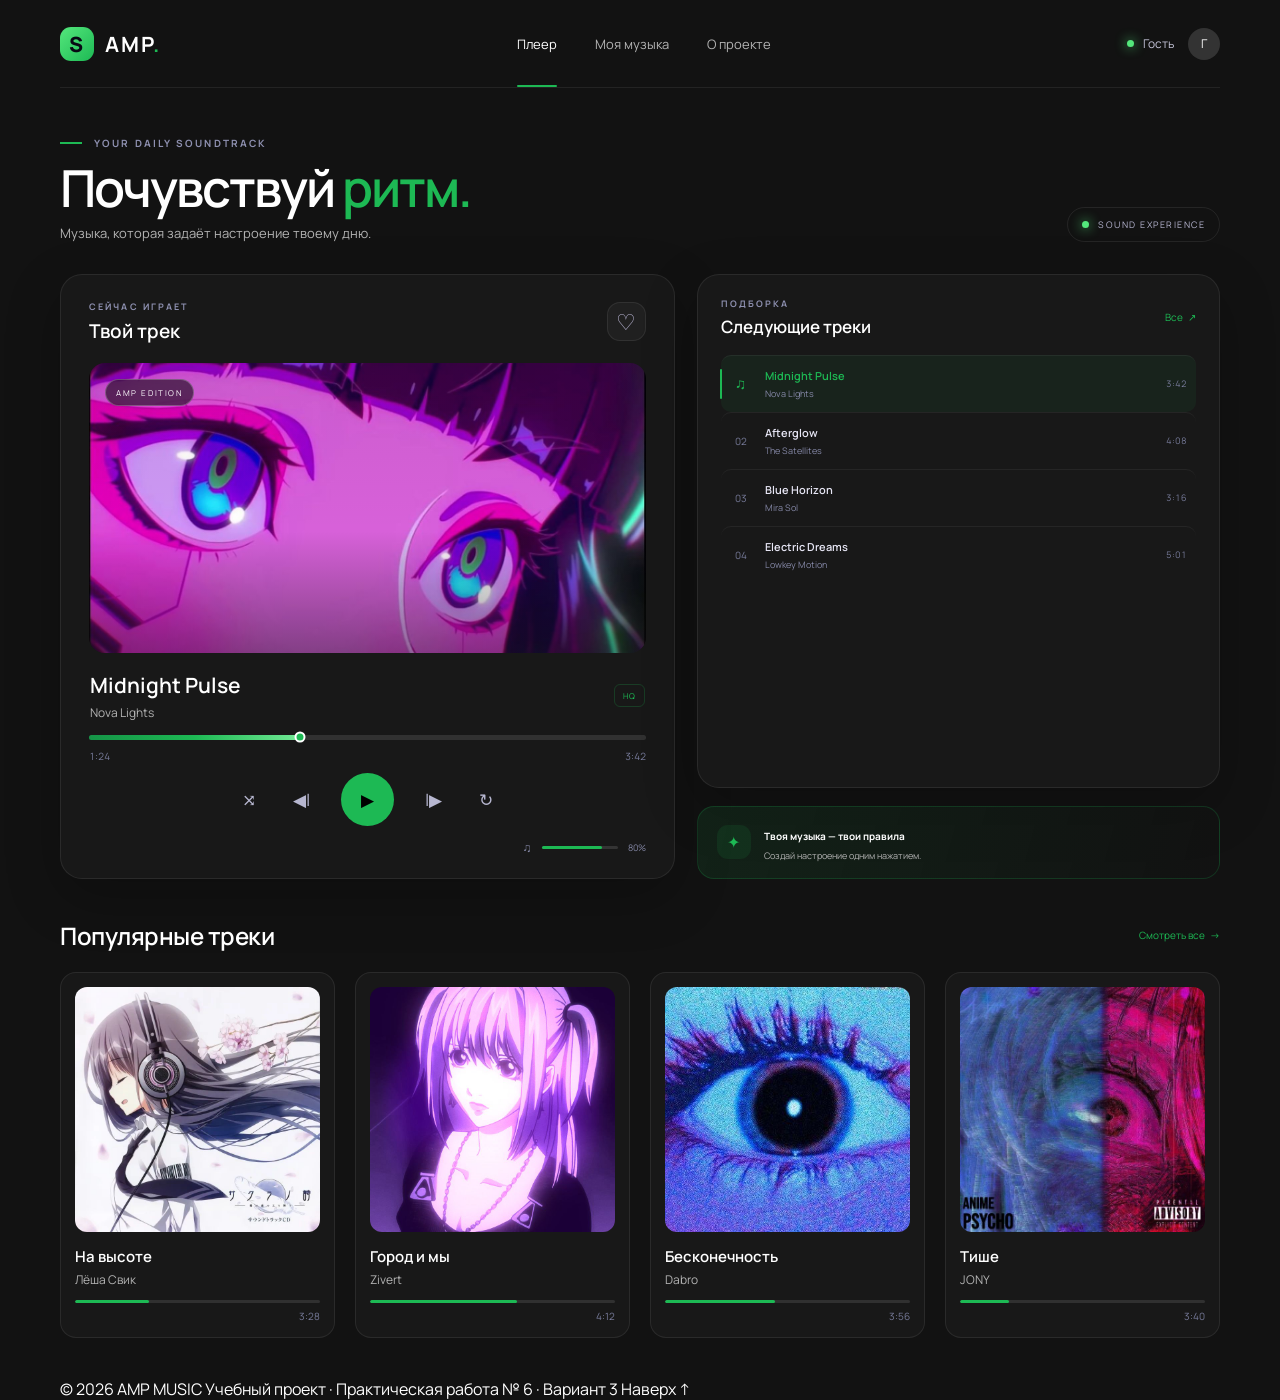
==== commit e470dafa: "update" ====
--- a/lab6/index.html
+++ b/lab6/index.html
@@ -10,8 +10,6 @@
 	<link rel="stylesheet" href="css/style.css">
 </head>
 <body>
-	<div class="ambient ambient--one"></div>
-	<div class="ambient ambient--two"></div>
 
 	<div class="app-shell">
 		<!-- ШАПКА -->
@@ -146,7 +144,7 @@
 							<h3>На высоте</h3>
 							<p>Лёша Свик</p>
 							<div class="card-progress">
-								<div class="card-progress-fill" style="width: 30%"></div>
+								<div class="card-progress-fill card-progress-fill--30"></div>
 							</div>
 							<span class="card-time">3:28</span>
 						</div>
@@ -161,7 +159,7 @@
 							<h3>Город и мы</h3>
 							<p>Zivert</p>
 							<div class="card-progress">
-								<div class="card-progress-fill" style="width: 60%"></div>
+								<div class="card-progress-fill card-progress-fill--60"></div>
 							</div>
 							<span class="card-time">4:12</span>
 						</div>
@@ -176,7 +174,7 @@
 							<h3>Бесконечность</h3>
 							<p>Dabro</p>
 							<div class="card-progress">
-								<div class="card-progress-fill" style="width: 45%"></div>
+								<div class="card-progress-fill card-progress-fill--45"></div>
 							</div>
 							<span class="card-time">3:56</span>
 						</div>
@@ -191,7 +189,7 @@
 							<h3>Тише</h3>
 							<p>JONY</p>
 							<div class="card-progress">
-								<div class="card-progress-fill" style="width: 20%"></div>
+								<div class="card-progress-fill card-progress-fill--20"></div>
 							</div>
 							<span class="card-time">3:40</span>
 						</div>
--- a/lab6/css/style.css
+++ b/lab6/css/style.css
@@ -56,29 +56,6 @@
 	outline-offset: 4px;
 }
 
-.ambient {
-	position: fixed;
-	z-index: -1;
-	width: 420px;
-	height: 420px;
-	border-radius: 50%;
-	filter: blur(110px);
-	opacity: .1;
-	pointer-events: none;
-}
-
-.ambient--one {
-	top: 12%;
-	left: -220px;
-	background: var(--green);
-}
-
-.ambient--two {
-	right: -220px;
-	bottom: 0;
-	background: var(--green-light);
-}
-
 .app-shell {
 	width: min(1160px, calc(100% - 64px));
 	margin: 0 auto;
@@ -109,7 +86,6 @@
 	border-radius: 11px;
 	color: #080914;
 	background: linear-gradient(135deg, var(--green-light), var(--green));
-	box-shadow: 0 0 22px rgba(29, 185, 84, .25);
 	font-weight: 900;
 }
 
@@ -213,7 +189,6 @@
 
 h1 span {
 	color: var(--green);
-	text-shadow: 0 0 28px rgba(29, 185, 84, .28);
 }
 
 .welcome__text {
@@ -248,12 +223,7 @@
 	border-radius: var(--radius);
 	background: var(--panel);
 	box-shadow: 0 18px 55px rgba(0, 0, 0, .24);
-	transition: transform var(--ease), box-shadow var(--ease);
-}
-
-.panel:hover {
-	transform: translateY(-3px);
-	box-shadow: 0 26px 60px rgba(0, 0, 0, .35);
+	transition: box-shadow var(--ease);
 }
 
 .now-playing {
@@ -287,13 +257,12 @@
 	color: #b8b4d2;
 	font-size: 22px;
 	cursor: pointer;
-	transition: color var(--ease), background var(--ease), transform var(--ease);
+	transition: color var(--ease), background var(--ease);
 }
 
 .icon-button:hover, .icon-button:focus-visible {
 	color: var(--green);
 	background: rgba(29, 185, 84, .1);
-	transform: scale(1.08);
 	outline: none;
 }
 
@@ -310,7 +279,6 @@
 	width: 100%;
 	height: 100%;
 	object-fit: cover;
-	transition: transform .7s ease, filter .7s ease;
 }
 
 .cover-wrap::after {
@@ -321,15 +289,6 @@
 	background: linear-gradient(0deg, rgba(18, 18, 18, .58), transparent 42%, rgba(18, 18, 18, .08));
 	opacity: .72;
 	transition: opacity .35s ease;
-}
-
-.cover-wrap:hover .cover {
-	transform: scale(1.055);
-	filter: saturate(1.18);
-}
-
-.cover-wrap:hover::after {
-	opacity: .42;
 }
 
 .cover-tag {
@@ -389,7 +348,6 @@
 	height: 100%;
 	border-radius: inherit;
 	background: var(--green);
-	box-shadow: 0 0 13px rgba(29, 185, 84, .35);
 	transition: width var(--ease);
 }
 
@@ -403,12 +361,7 @@
 	border-radius: 50%;
 	background: var(--green);
 	transform: translate(-50%, -50%);
-	box-shadow: 0 0 12px var(--green);
 	transition: left var(--ease), transform var(--ease);
-}
-
-.progress:hover .progress__knob {
-	transform: translate(-50%, -50%) scale(1.15);
 }
 
 .time-row {
@@ -434,12 +387,11 @@
 	color: #b7b7d0;
 	font-size: 17px;
 	cursor: pointer;
-	transition: color .2s ease, transform .2s ease;
+	transition: color .2s ease;
 }
 
 .control-button:hover, .control-button:focus-visible {
 	color: var(--green);
-	transform: scale(1.15);
 	outline: none;
 }
 
@@ -452,15 +404,12 @@
 	border-radius: 50%;
 	color: #000;
 	background: var(--green);
-	box-shadow: 0 0 28px rgba(29, 185, 84, .24);
 	font-size: 17px;
 	cursor: pointer;
-	transition: transform var(--ease), box-shadow var(--ease);
+	transition: box-shadow var(--ease);
 }
 
 .play-button:hover, .play-button:focus-visible {
-	transform: scale(1.09);
-	box-shadow: 0 0 35px rgba(29, 185, 84, .42);
 	outline: none;
 }
 
@@ -538,12 +487,11 @@
 	background: transparent;
 	text-align: left;
 	cursor: pointer;
-	transition: background var(--ease), transform var(--ease);
+	transition: background var(--ease);
 }
 
 .track-item:hover, .track-item:focus-visible {
 	background: rgba(255, 255, 255, .055);
-	transform: translateX(4px);
 	outline: none;
 }
 
@@ -560,7 +508,6 @@
 	width: 2px;
 	border-radius: 4px;
 	background: var(--green);
-	box-shadow: 0 0 9px var(--green);
 }
 
 .track-number {
@@ -664,13 +611,13 @@
 	border: 1px solid var(--panel-border);
 	border-radius: 16px;
 	padding: 14px;
-	transition: transform var(--ease), box-shadow var(--ease);
+	transition: box-shadow var(--ease);
 	cursor: pointer;
 	position: relative;
 }
 
 .popular-card:hover {
-	transform: translateY(-5px);
+	transform: scale(1.03);
 	box-shadow: 0 15px 30px rgba(0, 0, 0, 0.4);
 }
 
@@ -689,15 +636,11 @@
 	transition: transform 0.3s ease;
 }
 
-.popular-card:hover .popular-cover img {
-	transform: scale(1.05);
-}
-
 .play-overlay {
 	position: absolute;
 	top: 50%;
 	left: 50%;
-	transform: translate(-50%, -50%) scale(0.8);
+	transform: translate(-50%, -50%);
 	width: 48px;
 	height: 48px;
 	border-radius: 50%;
@@ -709,13 +652,12 @@
 	justify-content: center;
 	font-size: 16px;
 	opacity: 0;
-	transition: all 0.2s ease;
+	transition: opacity 0.2s ease;
 	box-shadow: 0 4px 12px rgba(0, 0, 0, 0.3);
 }
 
 .popular-card:hover .play-overlay {
 	opacity: 1;
-	transform: translate(-50%, -50%) scale(1);
 }
 
 .popular-info h3 {
@@ -793,11 +735,76 @@
 	}
 }
 
+
+
+/* Эффекты по требованиям варианта: анимация только для индикации. */
+.progress__fill {
+	background: linear-gradient(90deg, #159447, var(--green), #72e995);
+	animation: progress-indicator 2.5s ease-in-out infinite alternate;
+}
+
+@keyframes progress-indicator {
+	from { opacity: .75; }
+	to { opacity: 1; }
+}
+
+.track-item--active .track-number--playing {
+	animation: active-track 1.2s ease-in-out infinite;
+}
+
+@keyframes active-track {
+	0%, 100% { opacity: .65; }
+	50% { opacity: 1; }
+}
+
+/* Активный трек отмечен декоративной полосой через ::before. */
+.track-item--active::before {
+	content: "";
+}
+
+/* Значения прогресса карточек задаются классами, без inline-style. */
+.card-progress-fill--30 { width: 30%; }
+.card-progress-fill--60 { width: 60%; }
+.card-progress-fill--45 { width: 45%; }
+.card-progress-fill--20 { width: 20%; }
+
+.play-overlay:focus-visible {
+	opacity: 1;
+	outline: 2px solid #fff;
+	outline-offset: 3px;
+}
+
+/* Адаптация шапки на узких экранах. */
+@media (max-width: 560px) {
+	.topbar {
+		height: auto;
+		min-height: 72px;
+		flex-wrap: wrap;
+		gap: 14px;
+		padding: 14px 0;
+	}
+	.main-nav {
+		order: 3;
+		width: 100%;
+		justify-content: space-between;
+		gap: 12px;
+	}
+	.main-nav__link--active::after {
+		bottom: -8px;
+	}
+	.profile {
+		margin-left: auto;
+	}
+	.welcome {
+		align-items: flex-start;
+		flex-direction: column;
+		gap: 16px;
+	}
+}
+
 @media (prefers-reduced-motion: reduce) {
-	*, *::before, *::after {
-		scroll-behavior: auto !important;
-		animation-duration: .01ms !important;
-		animation-iteration-count: 1 !important;
-		transition-duration: .01ms !important;
-	}
-}+	.progress__fill,
+	.track-item--active .track-number--playing {
+		animation: none;
+	}
+}
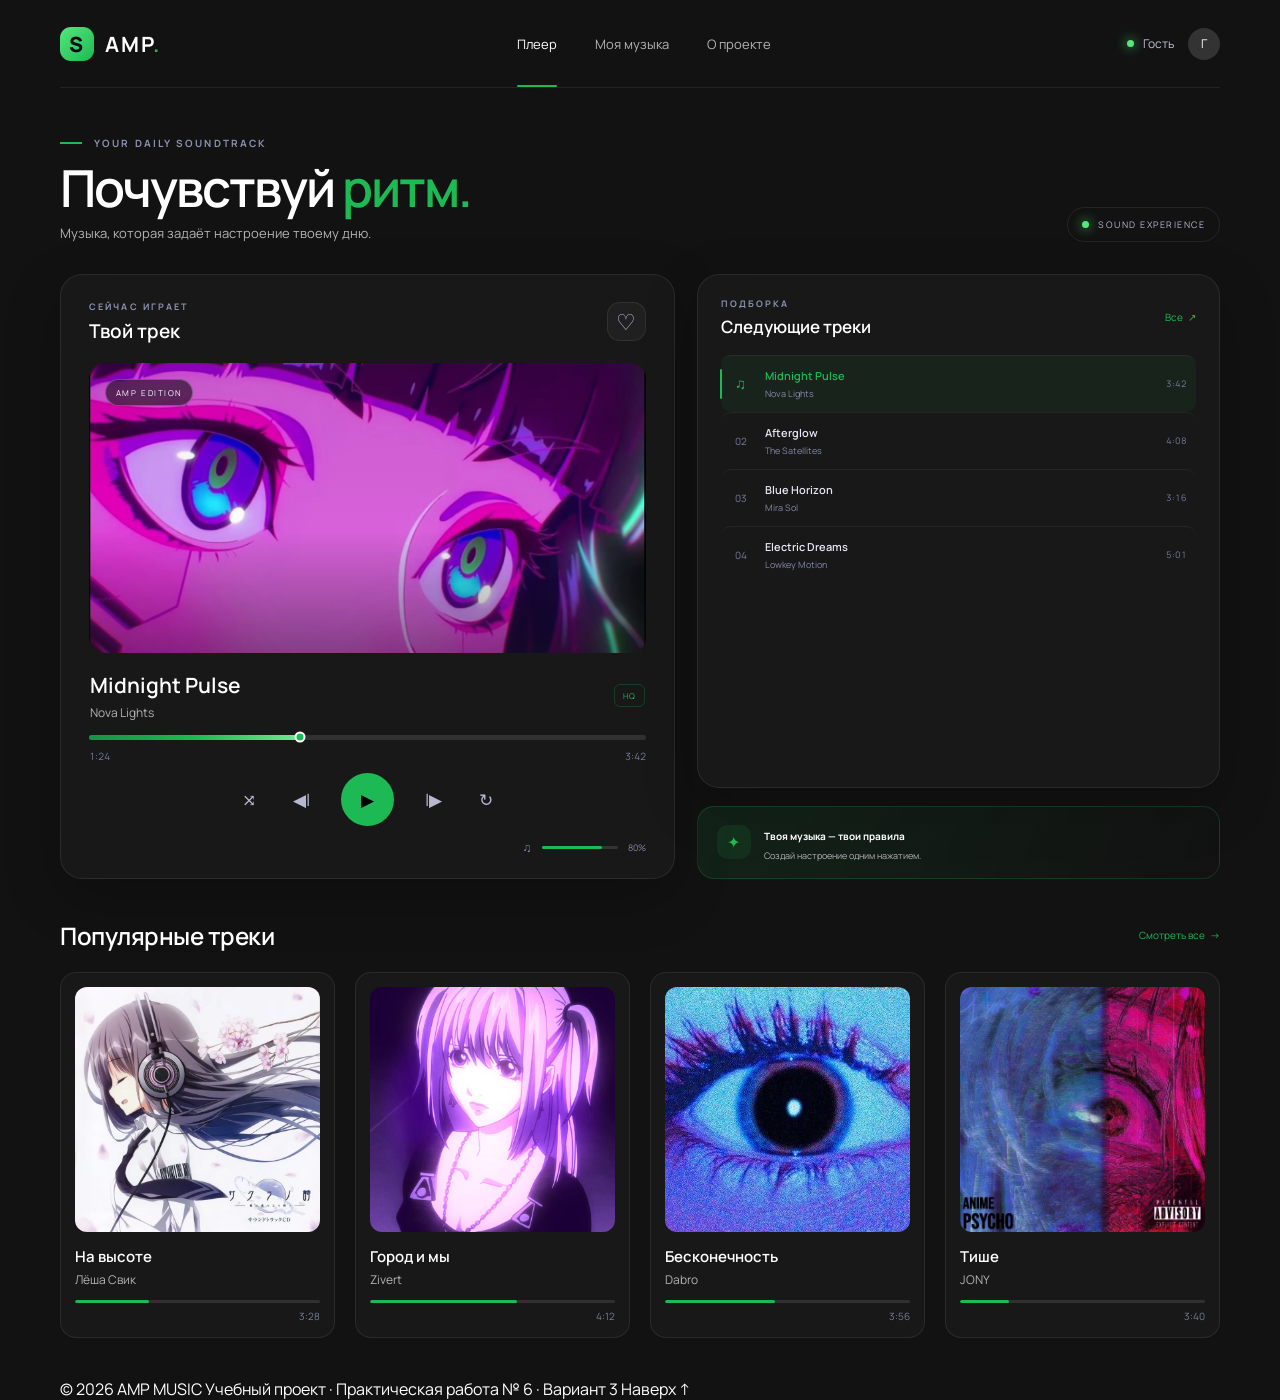
==== commit 4c6147d6: "update" ====
--- a/lab6/index.html
+++ b/lab6/index.html
@@ -12,17 +12,20 @@
 <body>
 
 	<div class="app-shell">
-		<!-- ШАПКА -->
+
+		<!-- Шапка -->
 		<header class="topbar">
 			<a class="brand" href="#">
 				<span class="brand__mark">S</span>
 				<span>AMP<span class="brand__dot">.</span></span>
 			</a>
+
 			<nav class="main-nav" aria-label="Основная навигация">
 				<a class="main-nav__link main-nav__link--active" href="#player">Плеер</a>
 				<a class="main-nav__link" href="#tracks">Моя музыка</a>
 				<a class="main-nav__link" href="#about">О проекте</a>
 			</nav>
+
 			<div class="profile">
 				<span class="profile__status"></span>
 				<span>Гость</span>
@@ -31,7 +34,8 @@
 		</header>
 
 		<main id="player">
-			<!-- ЗАГОЛОВОК -->
+
+			<!-- Приветствие -->
 			<section class="welcome">
 				<div>
 					<p class="eyebrow"><span class="eyebrow__line"></span> YOUR DAILY SOUNDTRACK</p>
@@ -41,8 +45,10 @@
 				<div class="live-pill"><span></span> SOUND EXPERIENCE</div>
 			</section>
 
-			<!-- ВЕРХНЯЯ ЧАСТЬ: ПЛЕЕР И ПЛЕЙЛИСТ -->
+			<!-- Плеер и плейлист -->
 			<div class="content-grid">
+
+				<!-- Сейчас играет -->
 				<section class="now-playing panel" aria-labelledby="now-title">
 					<div class="section-heading">
 						<div>
@@ -82,6 +88,7 @@
 						<button class="control-button" type="button" aria-label="Следующий">|▶</button>
 						<button class="control-button control-button--small" type="button" aria-label="Повтор">↻</button>
 					</div>
+
 					<div class="volume-row">
 						<span>♫</span>
 						<div class="volume-track"><span></span></div>
@@ -89,13 +96,19 @@
 					</div>
 				</section>
 
-				<!-- БОКОВАЯ ПАНЕЛЬ С ТРЕКАМИ -->
+				<!-- Боковая панель -->
 				<aside class="side-column">
+
+					<!-- Следующие треки -->
 					<section class="playlist panel" id="tracks">
 						<div class="section-heading section-heading--compact">
-							<div><p class="eyebrow">ПОДБОРКА</p><h2>Следующие треки</h2></div>
+							<div>
+								<p class="eyebrow">ПОДБОРКА</p>
+								<h2>Следующие треки</h2>
+							</div>
 							<a class="text-link" href="#tracks">Все <span>↗</span></a>
 						</div>
+
 						<div class="track-list">
 							<button class="track-item track-item--active" type="button">
 								<span class="track-number track-number--playing">♫</span>
@@ -120,25 +133,31 @@
 						</div>
 					</section>
 
+					<!-- Подсказка -->
 					<section class="tip-card" id="about">
 						<span class="tip-card__icon">✦</span>
-						<div><strong>Твоя музыка — твои правила</strong><p>Создай настроение одним нажатием.</p></div>
+						<div>
+							<strong>Твоя музыка — твои правила</strong>
+							<p>Создай настроение одним нажатием.</p>
+						</div>
 					</section>
+
 				</aside>
 			</div>
 
-			<!-- БЛОК: ПОПУЛЯРНЫЕ ТРЕКИ -->
+			<!-- Популярные треки -->
 			<section class="popular-section">
 				<div class="section-heading">
 					<h2>Популярные треки</h2>
 					<a href="#" class="text-link">Смотреть все <span>→</span></a>
 				</div>
-				
+
 				<div class="popular-grid">
+
 					<article class="popular-card">
 						<div class="popular-cover">
 							<img src="images/1_trend.jpg" alt="На высоте">
-							<button class="play-overlay" aria-label="Играть">▶</button>
+							<button class="play-overlay" type="button" aria-label="Играть">▶</button>
 						</div>
 						<div class="popular-info">
 							<h3>На высоте</h3>
@@ -153,7 +172,7 @@
 					<article class="popular-card">
 						<div class="popular-cover">
 							<img src="images/2_trend.jpg" alt="Город и мы">
-							<button class="play-overlay" aria-label="Играть">▶</button>
+							<button class="play-overlay" type="button" aria-label="Играть">▶</button>
 						</div>
 						<div class="popular-info">
 							<h3>Город и мы</h3>
@@ -168,7 +187,7 @@
 					<article class="popular-card">
 						<div class="popular-cover">
 							<img src="images/3_trend.jpg" alt="Бесконечность">
-							<button class="play-overlay" aria-label="Играть">▶</button>
+							<button class="play-overlay" type="button" aria-label="Играть">▶</button>
 						</div>
 						<div class="popular-info">
 							<h3>Бесконечность</h3>
@@ -183,7 +202,7 @@
 					<article class="popular-card">
 						<div class="popular-cover">
 							<img src="images/4_trend.jpg" alt="Тише">
-							<button class="play-overlay" aria-label="Играть">▶</button>
+							<button class="play-overlay" type="button" aria-label="Играть">▶</button>
 						</div>
 						<div class="popular-info">
 							<h3>Тише</h3>
@@ -194,15 +213,20 @@
 							<span class="card-time">3:40</span>
 						</div>
 					</article>
+
 				</div>
 			</section>
+
 		</main>
 
+		<!-- Подвал -->
 		<footer class="footer">
 			<span>© 2026 AMP MUSIC</span>
 			<span>Учебный проект · Практическая работа № 6 · Вариант 3</span>
 			<a href="#player">Наверх ↑</a>
 		</footer>
+
 	</div>
+
 </body>
 </html>
--- a/lab6/css/style.css
+++ b/lab6/css/style.css
@@ -1,5 +1,4 @@
-@import url('https://fonts.googleapis.com/css2?family=Manrope:wght@400;500;600;700;800&display=swap');
-
+/* Дизайн-токены */
 :root {
 	--bg: #121212;
 	--panel: #181818;
@@ -13,7 +12,10 @@
 	--ease: .25s ease;
 }
 
-*, *::before, *::after {
+/* Базовые стили */
+*,
+*::before,
+*::after {
 	box-sizing: border-box;
 }
 
@@ -30,7 +32,8 @@
 	overflow-x: hidden;
 }
 
-button, a {
+button,
+a {
 	font: inherit;
 }
 
@@ -51,16 +54,33 @@
 	max-width: 100%;
 }
 
-button:focus-visible, a:focus-visible {
+button:focus-visible,
+a:focus-visible {
 	outline: 2px solid var(--green);
 	outline-offset: 4px;
 }
 
+/* Сетка страницы */
 .app-shell {
 	width: min(1160px, calc(100% - 64px));
 	margin: 0 auto;
 }
 
+.content-grid {
+	display: grid;
+	grid-template-columns: minmax(0, 1.08fr) minmax(360px, .92fr);
+	gap: 22px;
+	align-items: stretch;
+	margin-bottom: 40px;
+}
+
+.side-column {
+	display: flex;
+	flex-direction: column;
+	gap: 18px;
+}
+
+/* Шапка */
 .topbar {
 	height: 88px;
 	display: flex;
@@ -105,10 +125,12 @@
 	transition: color var(--ease);
 }
 
-.main-nav__link:hover, .main-nav__link--active {
+.main-nav__link:hover,
+.main-nav__link--active {
 	color: var(--text);
 }
 
+/* Активный пункт меню: подчёркивание снизу */
 .main-nav__link--active {
 	position: relative;
 }
@@ -132,7 +154,9 @@
 	font-size: 12px;
 }
 
-.profile__status, .live-pill span {
+/* Зелёная точка-индикатор «онлайн» */
+.profile__status,
+.live-pill span {
 	width: 7px;
 	height: 7px;
 	border-radius: 50%;
@@ -151,6 +175,7 @@
 	color: var(--text);
 }
 
+/* Приветственный блок */
 .welcome {
 	display: flex;
 	justify-content: space-between;
@@ -175,7 +200,10 @@
 	background: var(--green);
 }
 
-h1, h2, h3, p {
+h1,
+h2,
+h3,
+p {
 	margin-top: 0;
 }
 
@@ -197,6 +225,7 @@
 	font-size: 13px;
 }
 
+/* Пилюля «LIVE» с точкой */
 .live-pill {
 	display: flex;
 	align-items: center;
@@ -210,14 +239,7 @@
 	white-space: nowrap;
 }
 
-.content-grid {
-	display: grid;
-	grid-template-columns: minmax(0, 1.08fr) minmax(360px, .92fr);
-	gap: 22px;
-	align-items: stretch;
-	margin-bottom: 40px;
-}
-
+/* Панели */
 .panel {
 	border: 1px solid var(--panel-border);
 	border-radius: var(--radius);
@@ -226,10 +248,6 @@
 	transition: box-shadow var(--ease);
 }
 
-.now-playing {
-	padding: 25px 28px 22px;
-}
-
 .section-heading {
 	display: flex;
 	justify-content: space-between;
@@ -246,6 +264,14 @@
 .section-heading .eyebrow {
 	margin-bottom: 5px;
 	font-size: 9px;
+}
+
+.section-heading--compact {
+	margin-bottom: 17px;
+}
+
+.section-heading--compact h2 {
+	font-size: 17px;
 }
 
 .icon-button {
@@ -260,10 +286,16 @@
 	transition: color var(--ease), background var(--ease);
 }
 
-.icon-button:hover, .icon-button:focus-visible {
+.icon-button:hover,
+.icon-button:focus-visible {
 	color: var(--green);
 	background: rgba(29, 185, 84, .1);
 	outline: none;
+}
+
+/* Блок «сейчас играет» */
+.now-playing {
+	padding: 25px 28px 22px;
 }
 
 .cover-wrap {
@@ -281,6 +313,7 @@
 	object-fit: cover;
 }
 
+/* Затемнение для читаемости подписей поверх обложки */
 .cover-wrap::after {
 	content: "";
 	position: absolute;
@@ -333,6 +366,7 @@
 	letter-spacing: 1px;
 }
 
+/* Ширина прогресса задаётся через переменную --progress */
 .progress {
 	--progress: 38%;
 	position: relative;
@@ -351,6 +385,7 @@
 	transition: width var(--ease);
 }
 
+/* Кружок-ползунок на прогрессе */
 .progress__knob {
 	position: absolute;
 	top: 50%;
@@ -390,7 +425,8 @@
 	transition: color .2s ease;
 }
 
-.control-button:hover, .control-button:focus-visible {
+.control-button:hover,
+.control-button:focus-visible {
 	color: var(--green);
 	outline: none;
 }
@@ -409,7 +445,8 @@
 	transition: box-shadow var(--ease);
 }
 
-.play-button:hover, .play-button:focus-visible {
+.play-button:hover,
+.play-button:focus-visible {
 	outline: none;
 }
 
@@ -441,20 +478,7 @@
 	font-size: 9px;
 }
 
-.side-column {
-	display: flex;
-	flex-direction: column;
-	gap: 18px;
-}
-
-.section-heading--compact {
-	margin-bottom: 17px;
-}
-
-.section-heading--compact h2 {
-	font-size: 17px;
-}
-
+/* Плейлист */
 .playlist {
 	padding: 22px 23px 14px;
 	flex: 1;
@@ -490,11 +514,13 @@
 	transition: background var(--ease);
 }
 
-.track-item:hover, .track-item:focus-visible {
+.track-item:hover,
+.track-item:focus-visible {
 	background: rgba(255, 255, 255, .055);
 	outline: none;
 }
 
+/* Активный трек: маркер слева через ::before */
 .track-item--active {
 	background: rgba(29, 185, 84, .07);
 }
@@ -554,6 +580,7 @@
 	font-variant-numeric: tabular-nums;
 }
 
+/* Карточка-подсказка */
 .tip-card {
 	display: flex;
 	align-items: center;
@@ -584,8 +611,7 @@
 	font-size: 9px;
 }
 
-/* ==================== ПОПУЛЯРНЫЕ ТРЕКИ ==================== */
-
+/* Популярные треки */
 .popular-section {
 	margin-bottom: 40px;
 }
@@ -636,6 +662,7 @@
 	transition: transform 0.3s ease;
 }
 
+/* Кнопка Play показывается при наведении на карточку */
 .play-overlay {
 	position: absolute;
 	top: 50%;
@@ -696,73 +723,7 @@
 	text-align: right;
 }
 
-/* АДАПТИВ */
-@media (max-width: 1024px) {
-	.popular-grid {
-		grid-template-columns: repeat(3, 1fr);
-	}
-}
-
-@media (max-width: 820px) {
-	.app-shell {
-		width: min(620px, calc(100% - 36px));
-	}
-	.content-grid {
-		grid-template-columns: 1fr;
-	}
-	.cover-wrap {
-		height: clamp(230px, 55vw, 340px);
-	}
-	.popular-grid {
-		grid-template-columns: repeat(2, 1fr);
-	}
-}
-
-@media (max-width: 560px) {
-	.app-shell {
-		width: calc(100% - 28px);
-	}
-	.popular-grid {
-		grid-template-columns: 1fr;
-	}
-	.footer {
-		flex-wrap: wrap;
-		line-height: 1.6;
-	}
-	.footer span:nth-child(2) {
-		order: 3;
-		width: 100%;
-	}
-}
-
-
-
-/* Эффекты по требованиям варианта: анимация только для индикации. */
-.progress__fill {
-	background: linear-gradient(90deg, #159447, var(--green), #72e995);
-	animation: progress-indicator 2.5s ease-in-out infinite alternate;
-}
-
-@keyframes progress-indicator {
-	from { opacity: .75; }
-	to { opacity: 1; }
-}
-
-.track-item--active .track-number--playing {
-	animation: active-track 1.2s ease-in-out infinite;
-}
-
-@keyframes active-track {
-	0%, 100% { opacity: .65; }
-	50% { opacity: 1; }
-}
-
-/* Активный трек отмечен декоративной полосой через ::before. */
-.track-item--active::before {
-	content: "";
-}
-
-/* Значения прогресса карточек задаются классами, без inline-style. */
+/* Ширины прогресса карточек — классами, без inline-style */
 .card-progress-fill--30 { width: 30%; }
 .card-progress-fill--60 { width: 60%; }
 .card-progress-fill--45 { width: 45%; }
@@ -774,8 +735,76 @@
 	outline-offset: 3px;
 }
 
-/* Адаптация шапки на узких экранах. */
+/* Анимации */
+.progress__fill {
+	background: linear-gradient(90deg, #159447, var(--green), #72e995);
+	animation: progress-indicator 2.5s ease-in-out infinite alternate;
+}
+
+@keyframes progress-indicator {
+	from {
+		opacity: .75;
+	}
+	to {
+		opacity: 1;
+	}
+}
+
+.track-item--active .track-number--playing {
+	animation: active-track 1.2s ease-in-out infinite;
+}
+
+@keyframes active-track {
+	0%,
+	100% {
+		opacity: .65;
+	}
+	50% {
+		opacity: 1;
+	}
+}
+
+@media (prefers-reduced-motion: reduce) {
+	.progress__fill,
+	.track-item--active .track-number--playing {
+		animation: none;
+	}
+}
+
+/* Адаптив */
+@media (max-width: 1024px) {
+	.popular-grid {
+		grid-template-columns: repeat(3, 1fr);
+	}
+}
+
+@media (max-width: 820px) {
+	.app-shell {
+		width: min(620px, calc(100% - 36px));
+	}
+
+	.content-grid {
+		grid-template-columns: 1fr;
+	}
+
+	.cover-wrap {
+		height: clamp(230px, 55vw, 340px);
+	}
+
+	.popular-grid {
+		grid-template-columns: repeat(2, 1fr);
+	}
+}
+
 @media (max-width: 560px) {
+	.app-shell {
+		width: calc(100% - 28px);
+	}
+
+	.popular-grid {
+		grid-template-columns: 1fr;
+	}
+
 	.topbar {
 		height: auto;
 		min-height: 72px;
@@ -783,28 +812,35 @@
 		gap: 14px;
 		padding: 14px 0;
 	}
+
 	.main-nav {
 		order: 3;
 		width: 100%;
 		justify-content: space-between;
 		gap: 12px;
 	}
+
 	.main-nav__link--active::after {
 		bottom: -8px;
 	}
+
 	.profile {
 		margin-left: auto;
 	}
+
 	.welcome {
 		align-items: flex-start;
 		flex-direction: column;
 		gap: 16px;
 	}
-}
-
-@media (prefers-reduced-motion: reduce) {
-	.progress__fill,
-	.track-item--active .track-number--playing {
-		animation: none;
-	}
-}
+
+	.footer {
+		flex-wrap: wrap;
+		line-height: 1.6;
+	}
+
+	.footer span:nth-child(2) {
+		order: 3;
+		width: 100%;
+	}
+}
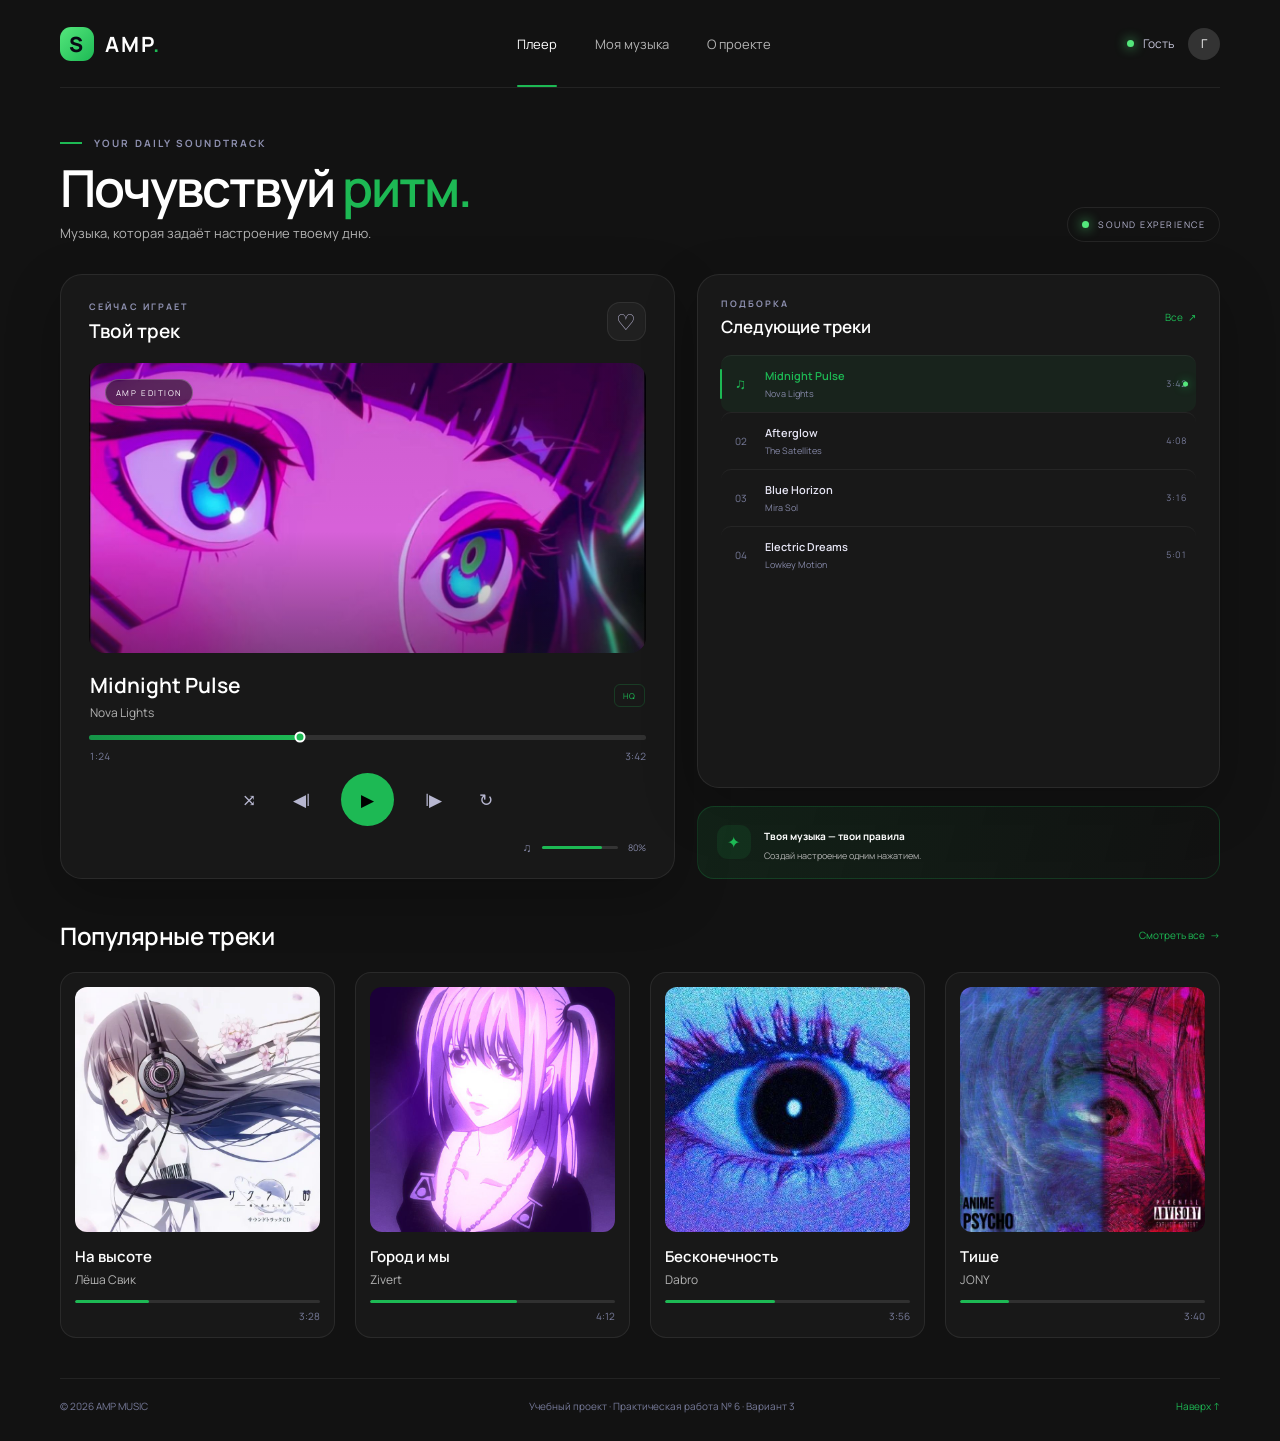
==== commit c99f8b90: "update" ====
--- a/lab6/index.html
+++ b/lab6/index.html
@@ -15,7 +15,7 @@
 
 		<!-- Шапка -->
 		<header class="topbar">
-			<a class="brand" href="#">
+			<a class="brand" href="#player" aria-label="AMP — на главную">
 				<span class="brand__mark">S</span>
 				<span>AMP<span class="brand__dot">.</span></span>
 			</a>
@@ -72,7 +72,7 @@
 					</div>
 
 					<div class="progress-area">
-						<div class="progress" role="progressbar" aria-valuemin="0" aria-valuemax="100" aria-valuenow="38">
+						<div class="progress" role="progressbar" aria-label="Позиция воспроизведения" aria-valuemin="0" aria-valuemax="100" aria-valuenow="38">
 							<span class="progress__fill"></span>
 							<span class="progress__knob"></span>
 						</div>
@@ -82,7 +82,7 @@
 					<div class="player-controls">
 						<button class="control-button control-button--small" type="button" aria-label="Перемешать">⤨</button>
 						<button class="control-button" type="button" aria-label="Предыдущий">◀|</button>
-						<button class="play-button" type="button" aria-label="Воспроизвести">
+						<button class="play-button" type="button" aria-label="Воспроизвести" aria-pressed="false">
 							<span class="play-symbol">▶</span>
 						</button>
 						<button class="control-button" type="button" aria-label="Следующий">|▶</button>
@@ -110,7 +110,7 @@
 						</div>
 
 						<div class="track-list">
-							<button class="track-item track-item--active" type="button">
+							<button class="track-item track-item--active" type="button" aria-current="true">
 								<span class="track-number track-number--playing">♫</span>
 								<span class="track-item__text"><strong>Midnight Pulse</strong><small>Nova Lights</small></span>
 								<span class="track-duration">3:42</span>
--- a/lab6/css/style.css
+++ b/lab6/css/style.css
@@ -843,4 +843,110 @@
 		order: 3;
 		width: 100%;
 	}
-}+}
+
+/* Дополнительные состояния и эффекты для проверки задания */
+#player {
+  min-width: 0;
+}
+
+/* Карточка увеличивается плавно и не меняет размеры сетки */
+.popular-card {
+  transform: scale(1);
+  transition: transform var(--ease), box-shadow var(--ease), border-color var(--ease);
+  transform-origin: center;
+}
+
+.popular-card:hover {
+  transform: scale(1.03);
+  border-color: rgba(29, 185, 84, .35);
+}
+
+/* Доступный фокус клавиатуры для всех основных действий */
+.play-button:focus-visible,
+.control-button:focus-visible,
+.icon-button:focus-visible,
+.track-item:focus-visible,
+.play-overlay:focus-visible,
+.main-nav__link:focus-visible,
+.text-link:focus-visible {
+  outline: 2px solid var(--green-light);
+  outline-offset: 4px;
+  box-shadow: 0 0 0 4px rgba(29, 185, 84, .16);
+}
+
+.play-button {
+  transition: transform var(--ease), box-shadow var(--ease), background var(--ease);
+}
+
+.play-button:hover {
+  transform: scale(1.08);
+  box-shadow: 0 0 0 8px rgba(29, 185, 84, .13), 0 8px 24px rgba(29, 185, 84, .28);
+}
+
+/* Градиент движется внутри заполненной части: это только визуальная индикация */
+.progress__fill {
+  background: linear-gradient(90deg, #159447 0%, var(--green) 45%, #8af0a5 70%, var(--green) 100%);
+  background-size: 220% 100%;
+  animation: progress-shimmer 2.8s linear infinite;
+}
+
+@keyframes progress-shimmer {
+  from { background-position: 100% 0; }
+  to { background-position: -120% 0; }
+}
+
+/* Декоративный световой акцент активного трека */
+.track-item--active::after {
+  content: "";
+  position: absolute;
+  right: 8px;
+  top: 50%;
+  width: 5px;
+  height: 5px;
+  border-radius: 50%;
+  background: var(--green-light);
+  box-shadow: 0 0 10px var(--green);
+  transform: translateY(-50%);
+  animation: active-dot 1.4s ease-in-out infinite;
+}
+
+@keyframes active-dot {
+  0%, 100% { opacity: .45; transform: translateY(-50%) scale(.8); }
+  50% { opacity: 1; transform: translateY(-50%) scale(1.25); }
+}
+
+/* Явный пример атрибутного селектора */
+button[aria-pressed="true"] {
+  color: var(--green-light);
+}
+
+.footer {
+  display: flex;
+  align-items: center;
+  justify-content: space-between;
+  gap: 16px;
+  padding: 20px 0 28px;
+  border-top: 1px solid rgba(255, 255, 255, .07);
+  color: #777b9a;
+  font-size: 10px;
+}
+
+.footer a {
+  color: var(--green);
+  transition: color var(--ease), transform var(--ease);
+}
+
+.footer a:hover {
+  color: var(--green-light);
+  transform: translateY(-2px);
+}
+
+@media (prefers-reduced-motion: reduce) {
+  *, *::before, *::after {
+    scroll-behavior: auto !important;
+    animation-duration: .01ms !important;
+    animation-iteration-count: 1 !important;
+    transition-duration: .01ms !important;
+  }
+}
